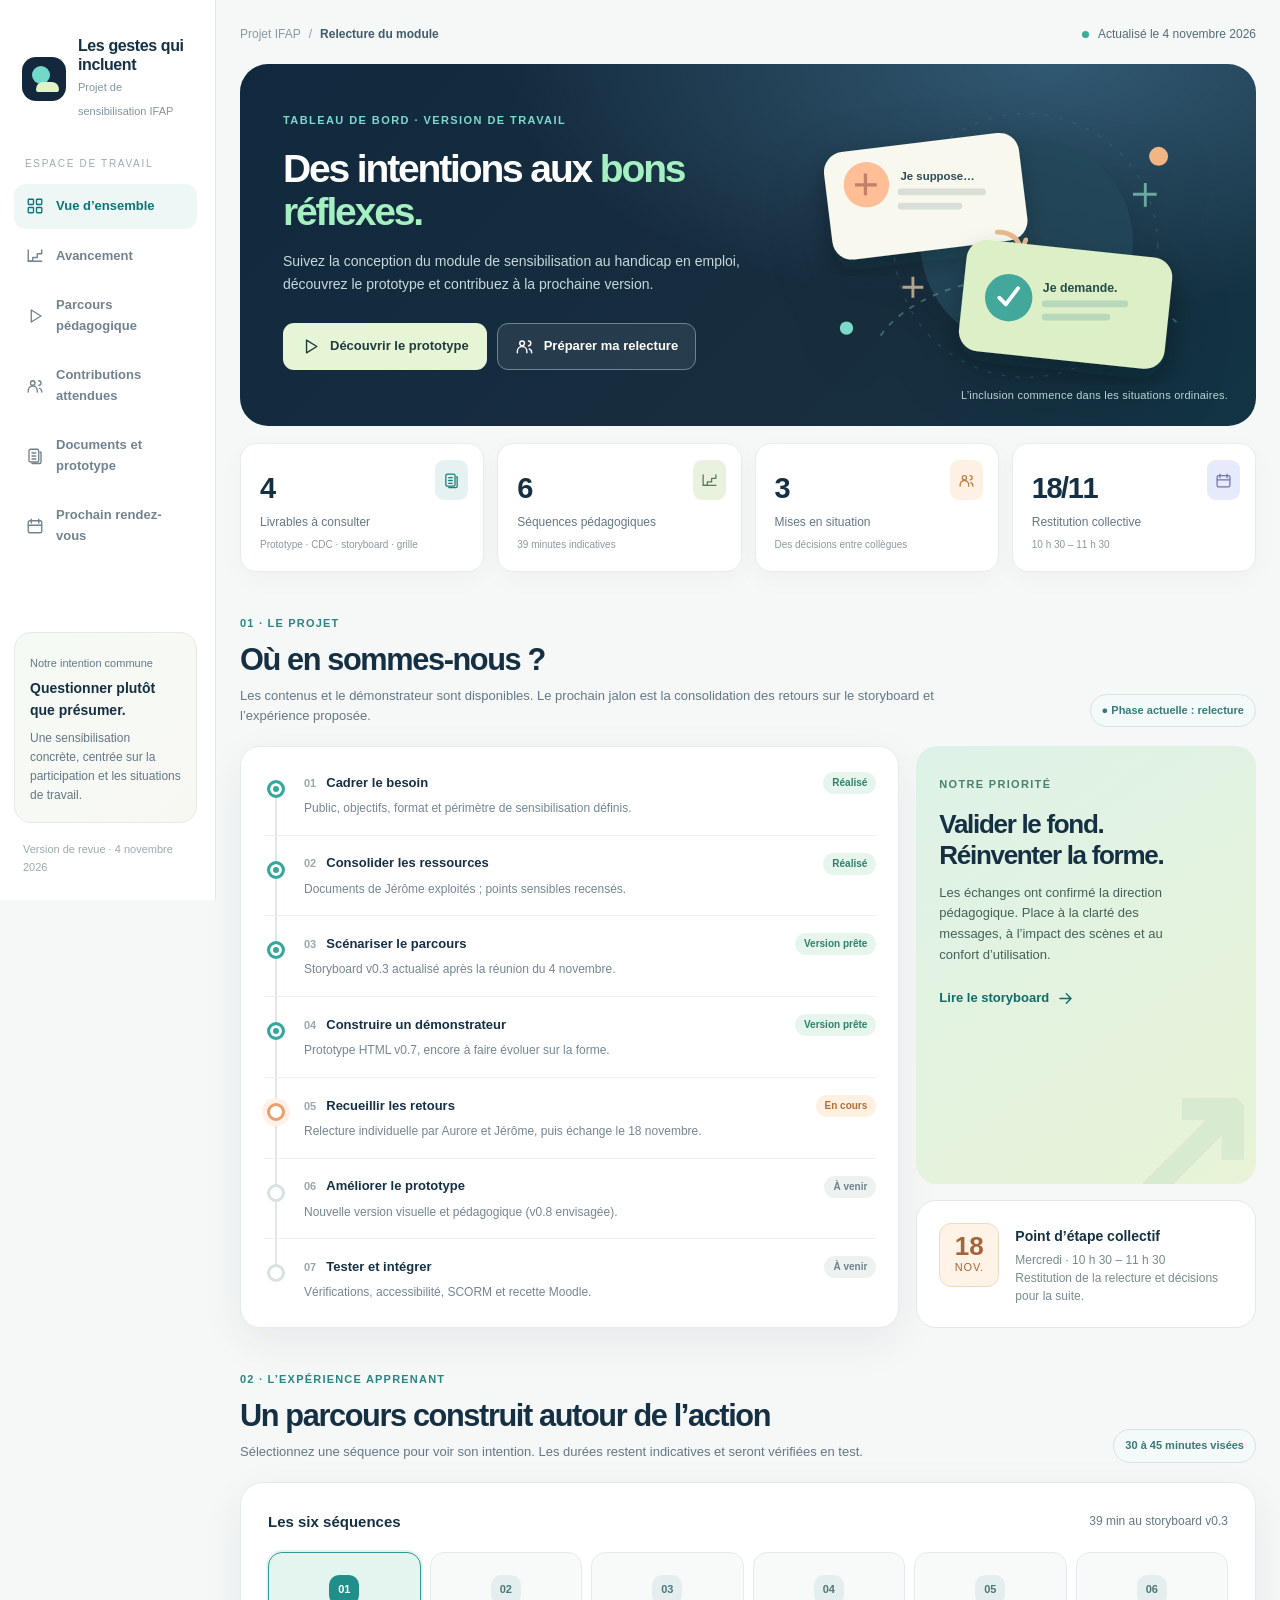
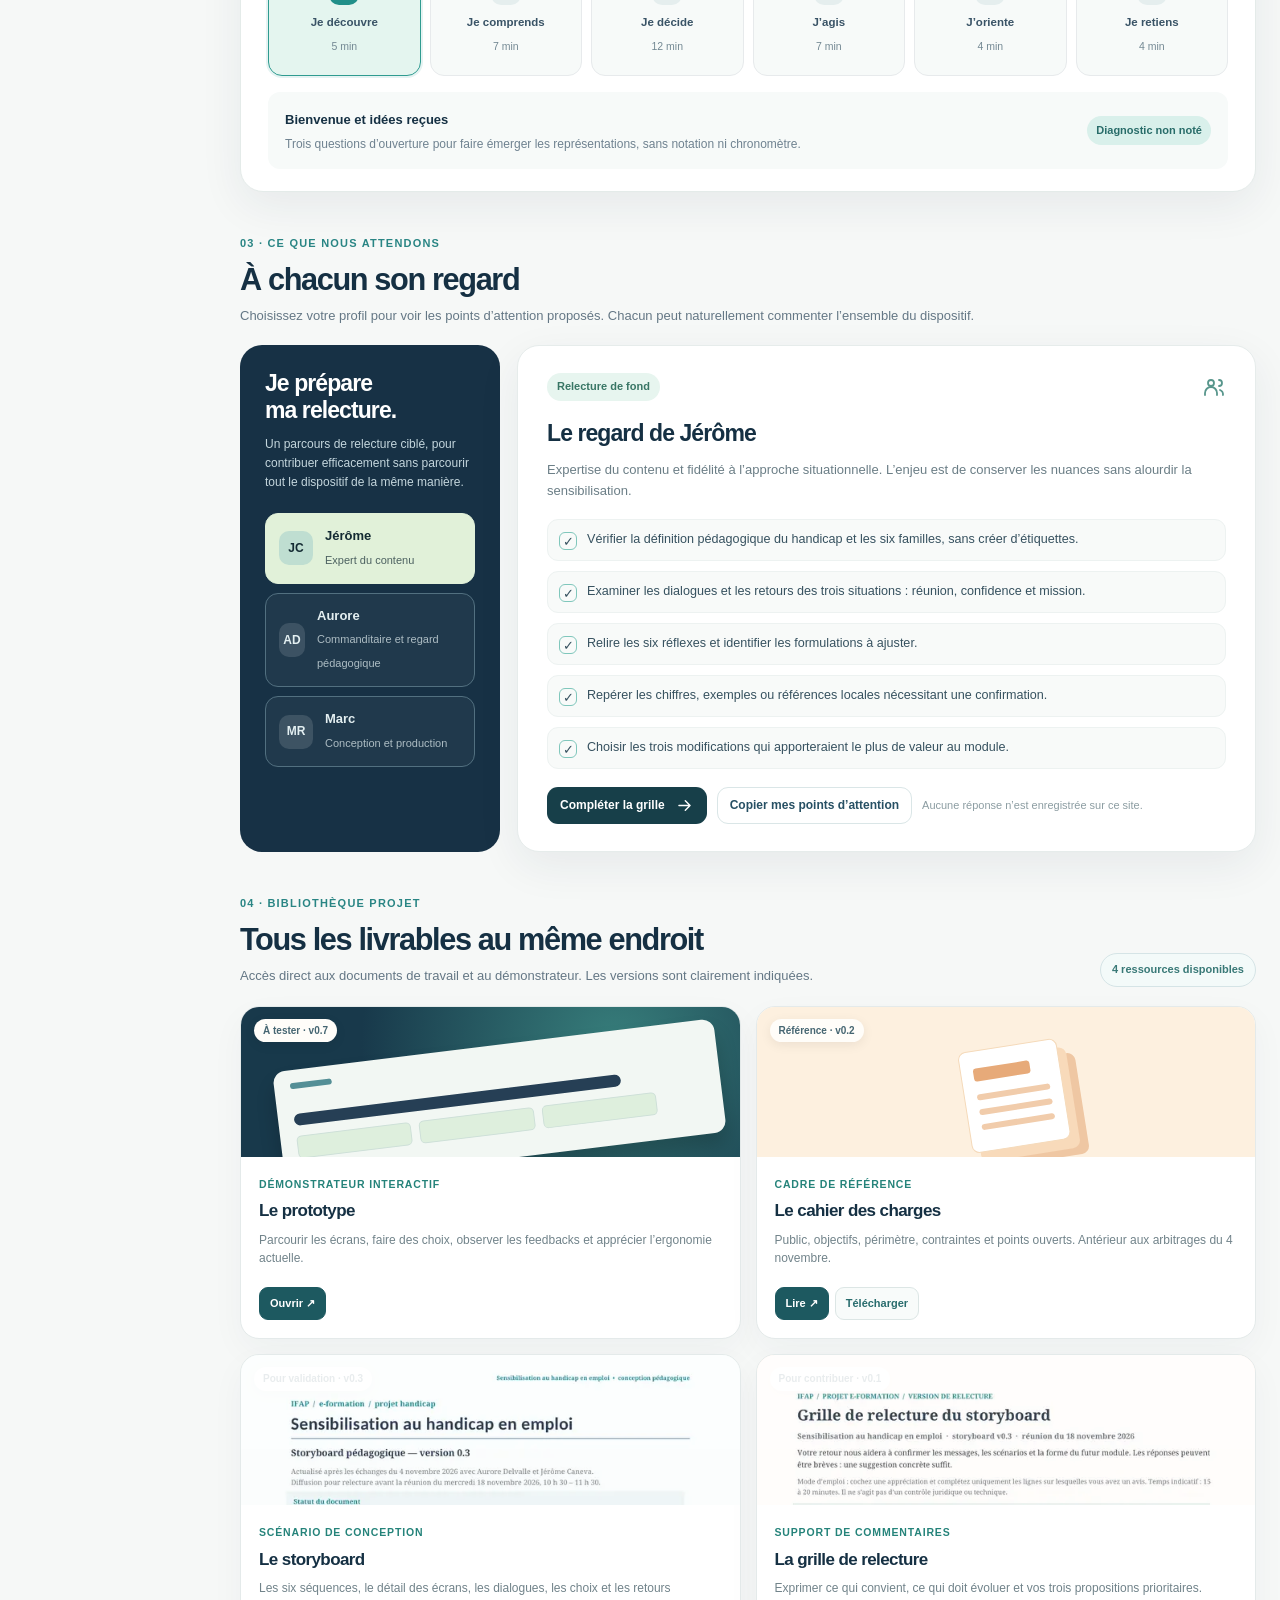
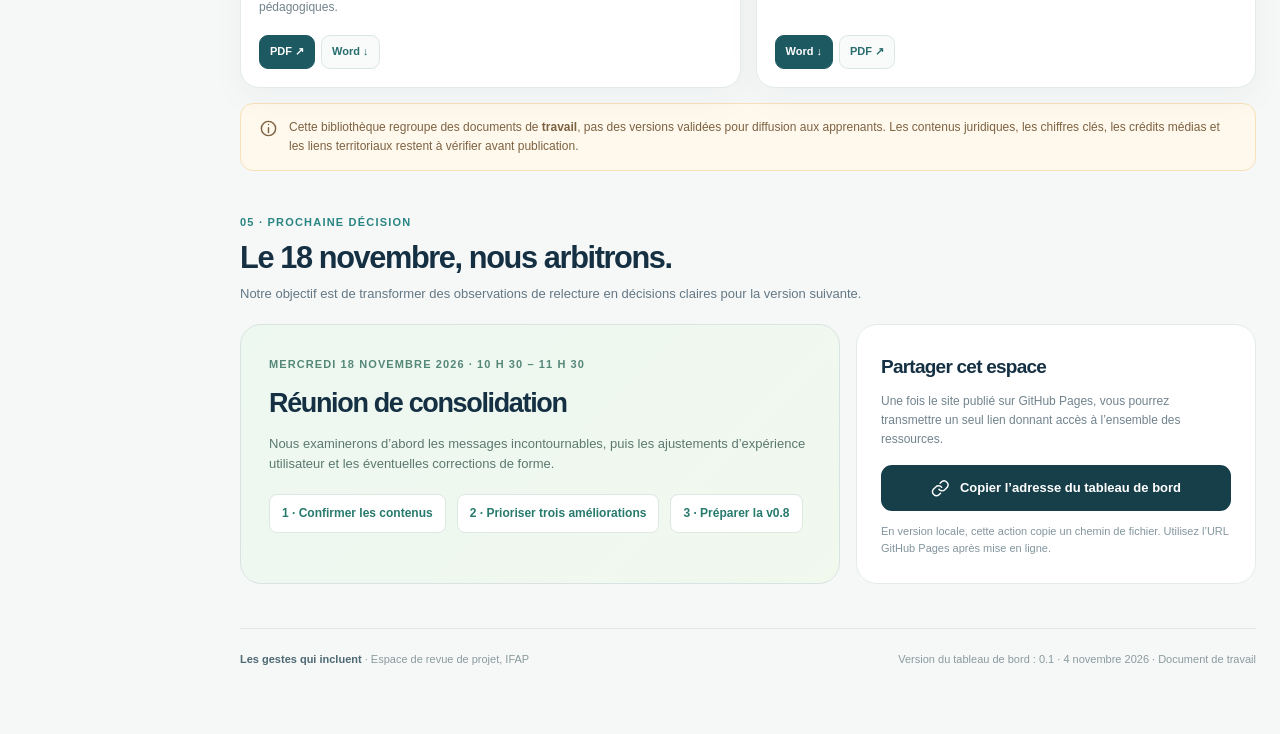
==== pilotage/index.html @ 0c1add09 "Ajouter le tableau de bord Handicap IFAP sous pilotage" ====
<!doctype html>
<html lang="fr">
<head>
<meta charset="utf-8"><meta name="viewport" content="width=device-width, initial-scale=1">
<meta name="color-scheme" content="light"><meta name="robots" content="noindex,nofollow,noarchive">
<meta name="description" content="Espace de travail du projet de sensibilisation au handicap en emploi : pilotage, jalons, ressources, relecture et prototype.">
<title>Tableau de bord du projet · Sensibilisation au handicap en emploi</title>
<link rel="icon" href="assets/favicon.svg" type="image/svg+xml">
<style>
:root{--ink:#153043;--sub:#647785;--muted:#8294a0;--navy:#13283c;--navy2:#213d52;--line:#e4e9eb;--bg:#f6f8f7;--paper:#fff;--teal:#178b8a;--lime:#e3f2cb;--warm:#f6ae82;--sand:#fff1e5;--blue:#d7ecf0;--green:#e2f4eb;--shadow:0 14px 44px rgba(22,48,65,.07);--radius:21px}
*{box-sizing:border-box}html{scroll-behavior:smooth}body{margin:0;background:var(--bg);color:var(--ink);font:15.2px/1.58 "Segoe UI Variable","Segoe UI",Arial,sans-serif}a{color:inherit;text-decoration:none}button{font:inherit;cursor:pointer}button:focus-visible,a:focus-visible{outline:3px solid #da8b47;outline-offset:4px;border-radius:6px}a:hover{text-decoration:none}.skip{position:absolute;top:-100px;left:25px;z-index:99;padding:10px 16px;background:#fff}.skip:focus{top:8px}.icon{width:19px;height:19px;display:inline-block;stroke:currentColor;stroke-width:1.8;stroke-linecap:round;stroke-linejoin:round;fill:none;vertical-align:-4px;flex:none}
.app{display:grid;grid-template-columns:258px minmax(0,1fr);max-width:1760px;margin:auto;min-height:100vh}.side{position:sticky;top:0;height:100vh;background:#fff;border-right:1px solid var(--line);padding:30px 18px 24px 22px;display:flex;flex-direction:column;z-index:2}.brand{display:flex;gap:12px;align-items:center;padding:6px 8px 28px}.brand-symbol{width:44px;height:44px;background:var(--navy);border-radius:14px;display:grid;place-items:center;position:relative;flex:none}.brand-symbol:before{content:"";position:absolute;width:18px;height:18px;border-radius:100%;background:#71d9ca;top:9px;left:10px}.brand-symbol:after{content:"";position:absolute;width:23px;height:10px;border-radius:15px 15px 6px 6px;background:#dff2c8;bottom:9px;right:7px}.brand strong{font-size:16px;display:block;line-height:1.2;letter-spacing:-.4px}.brand small{font-size:11px;color:var(--muted)}.sidelabel{font-size:10px;color:#9aabb2;letter-spacing:.17em;text-transform:uppercase;margin:6px 11px 12px}.nav a{display:flex;gap:12px;align-items:center;padding:12px 12px;margin-bottom:5px;border-radius:12px;font-size:13px;font-weight:600;color:#72828f;transition:background .18s,color .18s}.nav a:hover,.nav a.active{background:#edf7f5;color:#0a7678}.nav .icon{width:18px;height:18px}.side-end{margin-top:auto;border:1px solid #e5ebe6;border-radius:17px;padding:17px 15px;background:linear-gradient(135deg,#f5faf5,#f8f8f3)}.side-end small{font-size:11px;color:var(--sub)}.side-end b{font-size:14px;display:block;margin:3px 0 8px}.side-end p{font-size:12px;margin:0;color:var(--sub)}.side-note{margin:18px 9px 0;font-size:11px;color:#9ba9ad}
.main{min-width:0;padding:30px clamp(22px,3.5vw,58px) 70px}.topline{display:flex;align-items:center;justify-content:space-between;gap:14px;margin-bottom:20px}.breadcrumbs{display:flex;gap:8px;align-items:center;color:#8999a4;font-size:12px}.breadcrumbs strong{color:#3f5c6d;font-weight:600}.topline .update{color:#566b7a;font-size:12px;white-space:nowrap}.live-dot{width:7px;height:7px;display:inline-block;border-radius:50%;background:#34ae9e;margin-right:6px}.hero{min-height:332px;background:radial-gradient(ellipse at 80% 0,#315972 0,transparent 48%),linear-gradient(135deg,#11293e,#182e3e 65%,#113444);border-radius:28px;color:#fff;display:grid;grid-template-columns:1.02fr .98fr;overflow:hidden;position:relative}.hero-copy{padding:43px 12px 42px 43px;z-index:1}.eyebrow{font-size:11px;letter-spacing:.13em;text-transform:uppercase;font-weight:700;color:#7dd9cd}.hero h1{font-size:clamp(31px,3.5vw,51px);line-height:1.11;letter-spacing:-.055em;margin:16px 0;max-width:690px;font-weight:760}.hero h1 em{font-style:normal;color:#a5f0c0}.hero p{color:#c6d9dd;max-width:480px;font-size:14px;line-height:1.7;margin:0 0 26px}.hero-buttons{display:flex;flex-wrap:wrap;gap:10px}.btn{display:inline-flex;align-items:center;justify-content:center;gap:10px;font-weight:730;border:1px solid transparent;border-radius:11px;padding:12px 17px;font-size:13px;min-height:44px;transition:transform .15s,background .2s}.btn:hover{transform:translateY(-2px)}.btn.primary{background:#e5f5d5;color:#203c3c}.btn.primary:hover{background:#d8eec1}.btn.ghost{border-color:#6b8595;color:#fff;background:rgba(255,255,255,.07)}.btn.ghost:hover{background:rgba(255,255,255,.13)}.btn.dark{color:#fff;background:#173f49}.btn.outline{background:#fff;color:#275064;border-color:#dae6e7}.btn.small{min-height:37px;padding:8px 12px;font-size:12px}.hero-art{position:relative;min-height:280px;display:grid;place-items:center;padding:25px 28px 24px 5px}.hero-art svg{width:min(100%,480px);filter:drop-shadow(0 20px 28px rgba(0,0,0,.17))}.hero-art .art-caption{position:absolute;right:28px;bottom:22px;color:#b8d5d7;font-size:11px;letter-spacing:.02em}
.kpis{display:grid;grid-template-columns:repeat(4,1fr);gap:13px;margin-top:17px}.kpi{background:var(--paper);border:1px solid #e8eceb;padding:18px 19px;border-radius:16px;box-shadow:0 7px 27px rgba(14,47,61,.03);min-height:120px;position:relative;overflow:hidden}.kpi .k-icon{position:absolute;right:15px;top:16px;border-radius:9px;padding:8px;background:#e6f2f1;color:#19817a}.kpi .k-icon svg{width:17px;height:17px}.kpi b{display:block;font-size:29px;line-height:1.15;margin:10px 0 4px;letter-spacing:-.05em}.kpi small{font-size:12px;color:var(--sub)}.kpi .tiny{font-size:10px;color:#8a999c;display:block;margin-top:4px}.kpi:nth-child(2) .k-icon{background:#e8f2df;color:#557d51}.kpi:nth-child(3) .k-icon{background:#fff0e4;color:#c37c42}.kpi:nth-child(4) .k-icon{background:#e6eafa;color:#7275b3}
.section{scroll-margin-top:28px;margin-top:43px}.section-head{display:flex;align-items:flex-end;justify-content:space-between;gap:15px;margin-bottom:19px}.section-head .lead{max-width:740px}.overline{font-size:11px;font-weight:750;color:#298584;letter-spacing:.11em;text-transform:uppercase;margin:0 0 8px}.section h2{font-size:clamp(24px,2.4vw,32px);letter-spacing:-.045em;line-height:1.25;margin:0 0 7px;font-weight:750}.section-head p{font-size:13px;color:var(--sub);margin:0}.chip{display:inline-flex;align-items:center;gap:6px;border-radius:99px;border:1px solid #d5e4e6;background:#f3faf9;color:#397977;padding:7px 11px;white-space:nowrap;font-size:11px;font-weight:700}
.progress-wrap{display:grid;grid-template-columns:minmax(0,1.65fr) minmax(260px,.85fr);gap:17px}.timeline{background:#fff;border:1px solid #e6eceb;border-radius:20px;box-shadow:var(--shadow);padding:8px 22px 8px 23px}.phase{padding:17px 0 17px 40px;position:relative;border-bottom:1px solid #edf1f1}.phase:last-child{border-bottom:0}.phase:before{content:"";position:absolute;left:11px;top:0;bottom:0;width:2px;background:#dfe7e6}.phase:first-child:before{top:26px}.phase:last-child:before{bottom:calc(100% - 26px)}.phase:after{content:"";position:absolute;left:3px;top:25px;width:18px;height:18px;border:3px solid #d8e2e3;box-sizing:border-box;background:white;border-radius:100%;z-index:1}.phase.done:after{border-color:#36a89b;background:#36a89b;box-shadow:inset 0 0 0 3px #fff}.phase.active:after{background:#fff;border-color:#e7a16d;box-shadow:0 0 0 5px #fff1e8}.phase-heading{display:flex;justify-content:space-between;gap:8px;align-items:center}.phase-title{display:flex;gap:10px;align-items:baseline;font-size:13px;font-weight:750}.phase-title span{font-size:11px;color:#9aa8ae;font-weight:650}.phase p{font-size:12px;color:#748692;margin:5px 0 0}.status{font-size:10px;white-space:nowrap;border-radius:30px;padding:3px 9px;background:#edf2f1;color:#71818a;font-weight:700}.status.done{background:#e6f6ed;color:#30816a}.status.active{background:#fff0e2;color:#b56e35}.roadside{display:flex;flex-direction:column;gap:16px}.focus-card{border-radius:21px;background:linear-gradient(145deg,#ddf2e8,#e8f3d6);padding:25px 23px;flex:1;overflow:hidden;position:relative}.focus-card:after{content:"↗";position:absolute;right:-5px;bottom:-55px;font-size:180px;color:rgba(50,142,110,.08);line-height:1;font-weight:900}.focus-card .label{font-size:11px;text-transform:uppercase;letter-spacing:.12em;color:#4b8171;font-weight:750}.focus-card h3{font-size:26px;line-height:1.21;letter-spacing:-.05em;margin:14px 0 11px}.focus-card p{font-size:13px;color:#426157;max-width:255px;margin:0 0 20px}.focus-card a{display:inline-flex;gap:7px;font-size:13px;font-weight:750;color:#136b67;align-items:center}.date-card{border:1px solid #e6e6e4;border-radius:20px;background:#fff;padding:22px;display:flex;gap:16px}.date-box{width:60px;height:64px;display:flex;flex-direction:column;align-items:center;justify-content:center;border:1px solid #f5d7bd;background:#fff3e8;border-radius:12px;color:#a46639;flex:none}.date-box strong{font-size:26px;line-height:1}.date-box small{font-size:11px;letter-spacing:.07em;text-transform:uppercase}.date-card b{display:block;font-size:14px;margin-top:2px}.date-card p{margin:4px 0 0;color:#788b8f;font-size:12px;line-height:1.5}
.sequence-board{background:#fff;border:1px solid #e4ebe9;border-radius:23px;padding:27px 27px 22px;box-shadow:var(--shadow)}.seq-head{display:flex;align-items:center;justify-content:space-between;margin-bottom:19px;gap:15px}.seq-head h3{font-size:15px;margin:0}.seq-head span{font-size:12px;color:var(--sub)}.seq-track{display:grid;grid-template-columns:repeat(6,1fr);gap:9px}.seq-button{appearance:none;border:1px solid #e7eaec;border-radius:14px;padding:14px 8px 13px;background:#f7faf9;text-align:center;min-height:124px;color:#395366;position:relative;transition:.2s}.seq-button:hover{background:#eaf7f3;transform:translateY(-2px)}.seq-button[aria-pressed="true"]{background:#e4f5ef;border-color:#2f9b90;box-shadow:0 0 0 2px rgba(47,155,144,.12)}.seq-num{display:grid;place-items:center;margin:0 auto 10px;width:30px;height:30px;border-radius:10px;background:#e5eeee;font-size:11px;font-weight:800;color:#4d7778}.seq-button[aria-pressed="true"] .seq-num{color:#fff;background:#218f89}.seq-button b{display:block;font-size:11.5px;line-height:1.35}.seq-button small{display:block;font-size:10.5px;color:#738893;margin-top:7px}.seq-detail{margin-top:16px;background:#f7faf9;border-radius:12px;padding:15px 17px;display:flex;gap:16px;justify-content:space-between;align-items:center}.seq-detail b{font-size:13px}.seq-detail p{font-size:12px;color:#6f8290;margin:4px 0 0}.seq-detail .tag{white-space:nowrap;font-size:11px;color:#286c69;background:#d9f0eb;padding:6px 9px;border-radius:99px;font-weight:750}
.role-tools{display:grid;grid-template-columns:330px minmax(0,1fr);gap:17px}.role-chooser{background:#173145;border-radius:22px;padding:25px;color:#fff}.role-chooser h3{font-size:23px;line-height:1.15;letter-spacing:-.04em;margin:0 0 12px}.role-chooser p{font-size:12px;color:#c4d6dd;margin:0 0 21px}.role-buttons{display:grid;gap:9px}.role-button{width:100%;text-align:left;display:flex;align-items:center;gap:12px;border:1px solid #527080;color:#e3eff1;background:rgba(255,255,255,.04);padding:12px 13px;border-radius:13px;transition:.16s}.role-button[aria-pressed="true"],.role-button:hover{color:#132a32;background:#e1f1d9;border-color:#e1f1d9}.avatar{width:34px;height:34px;display:grid;place-items:center;background:rgba(255,255,255,.13);border-radius:10px;font-size:12px;font-weight:850}.role-button[aria-pressed="true"] .avatar,.role-button:hover .avatar{background:#bfded1}.role-button strong{font-size:13px;display:block}.role-button small{font-size:11px;opacity:.72}.role-content{border:1px solid #e6eceb;border-radius:22px;background:#fff;padding:27px 29px;min-height:350px;box-shadow:var(--shadow)}.role-content .role-top{display:flex;justify-content:space-between;gap:10px;align-items:center}.role-content .role-top span{background:#e7f5ef;color:#397665;font-size:11px;padding:5px 10px;border-radius:20px;font-weight:700}.role-content h3{font-size:23px;letter-spacing:-.04em;margin:14px 0 9px}.role-content .intro{font-size:13px;color:#6b7e86;margin:0 0 18px}.tasks{display:grid;gap:10px}.task{display:flex;align-items:flex-start;gap:10px;padding:10px 11px;background:#f8faf9;border:1px solid #edf2f1;border-radius:11px}.task-mark{width:18px;height:18px;border:1.5px solid #80c7bc;border-radius:6px;display:grid;place-items:center;flex:none;color:#22857f;margin-top:2px}.task span{font-size:12.6px;color:#36515f}.role-footer{display:flex;flex-wrap:wrap;align-items:center;gap:10px;margin-top:18px}.role-footnote{font-size:11px;color:#8c9da2}
.resources{display:grid;grid-template-columns:repeat(4,minmax(0,1fr));gap:15px}.res{border:1px solid #e4eaea;background:#fff;border-radius:19px;overflow:hidden;box-shadow:0 12px 34px rgba(29,54,67,.04);display:flex;flex-direction:column}.res-visual{height:142px;position:relative;overflow:hidden;display:grid;place-items:center;background:#e8f4ef}.res-visual img{width:100%;height:100%;object-fit:cover;object-position:center 15%;filter:drop-shadow(0 10px 10px #5b797533);opacity:.88}.res-visual.dark{background:radial-gradient(circle at 75% 25%,#377e7b,#18394b 65%)}.res-visual.amber{background:#fdf0df}.res-visual.blue{background:#e5f3f0}.res-visual.pink{background:#ffefe4}.res-visual .over-tag{position:absolute;left:13px;top:12px;background:#fffdf9;font-weight:800;font-size:10px;border-radius:20px;padding:4px 9px;color:#466672;box-shadow:0 3px 12px rgba(0,0,0,.07)}.proto-graphic{width:89%;height:114px;background:#f2f7f3;border-radius:12px;transform:rotate(-7deg) translate(7px,21px);padding:13px 16px;box-shadow:0 14px 20px #0003}.proto-graphic>span{display:inline-block;width:42px;height:6px;background:#548f96;border-radius:4px;margin-bottom:18px}.proto-graphic b{display:block;width:80%;height:12px;border-radius:6px;background:#263f55;margin-bottom:10px}.proto-graphic i{display:inline-block;height:23px;width:28%;border:1px solid #cee0d8;background:#deefdd;border-radius:5px;margin-right:8px}.doc-graphic{width:100px;height:102px;transform:rotate(-9deg) translate(6px,15px);background:#fff;border:1px solid #f5daba;box-shadow:8px 10px 0 #f8daba,16px 17px 0 #efc7a3;border-radius:8px;padding:17px 12px}.doc-graphic i{display:block;height:6px;background:#f1ccab;border-radius:3px;margin-bottom:9px}.doc-graphic i:first-child{width:57px;height:13px;background:#e7aa79;margin-bottom:13px}.res-body{padding:19px 18px 18px;display:flex;flex-direction:column;flex:1}.res-kicker{color:#25837a;font-size:10.5px;font-weight:800;letter-spacing:.08em;text-transform:uppercase}.res h3{font-size:17px;letter-spacing:-.035em;line-height:1.32;margin:8px 0}.res p{font-size:12px;color:#71838a;line-height:1.55;margin:0 0 19px}.res-actions{margin-top:auto;display:flex;gap:6px;flex-wrap:wrap}.res-actions a{padding:7px 10px;border:1px solid #dce6e5;border-radius:9px;background:#f8fbfa;color:#286c6d;font-size:11px;font-weight:740}.res-actions a:hover{background:#e7f3ef}.res-actions a.go{background:#1d5960;color:#fff;border-color:#1d5960}.note{margin-top:15px;display:flex;gap:11px;align-items:start;background:#fff8ec;border:1px solid #f6e1ba;border-radius:13px;padding:14px 18px;color:#7d6242;font-size:12px}.note .icon{margin-top:1px;flex:none}
.action-grid{display:grid;grid-template-columns:minmax(0,1.2fr) minmax(280px,.8fr);gap:16px}.meeting{border:1px solid #d8e4e1;border-radius:21px;background:linear-gradient(135deg,#edf8f1,#f1f8ee);padding:26px 28px;display:flex;flex-direction:column;gap:19px}.meeting small{font-size:11px;color:#558779;font-weight:750;text-transform:uppercase;letter-spacing:.1em}.meeting h3{font-size:27px;letter-spacing:-.05em;margin:7px 0 9px}.meeting p{font-size:13px;color:#5c7870;max-width:600px;margin:0}.meeting .mini{display:flex;gap:11px;flex-wrap:wrap}.meeting .mini span{font-size:12px;font-weight:690;color:#277a6d;background:#fff;border:1px solid #dbe9e2;padding:9px 12px;border-radius:8px}.share{border:1px solid #e5ebea;border-radius:21px;background:#fff;padding:27px 24px}.share h3{font-size:19px;letter-spacing:-.04em;margin:0 0 10px}.share p{font-size:12px;color:#71838e;margin:0 0 16px}.share .btn{width:100%}.share small{font-size:11px;color:#82959d;display:block;margin-top:12px;line-height:1.5}.footer{margin:44px 0 0;padding:22px 0 0;border-top:1px solid #e1e7e7;display:flex;flex-wrap:wrap;justify-content:space-between;gap:12px;color:#8a9a9e;font-size:11px}.footer strong{color:#4d6974}.toast{position:fixed;bottom:23px;right:23px;background:#18484a;color:#fff;padding:13px 20px;border-radius:12px;box-shadow:0 17px 60px #133d4d4d;opacity:0;pointer-events:none;transform:translateY(14px);transition:.3s;z-index:99;font-size:13px}.toast.show{opacity:1;transform:translateY(0)}
@media(max-width:1280px){.app{grid-template-columns:216px minmax(0,1fr)}.side{padding-left:14px}.main{padding:25px 24px 65px}.hero h1{font-size:39px}.resources{grid-template-columns:repeat(2,minmax(0,1fr))}.res-visual{height:150px}.role-tools{grid-template-columns:260px minmax(0,1fr)}}
@media(max-width:970px){.app{display:block}.side{height:auto;position:static;padding:12px 22px;display:flex;flex-direction:row;align-items:center;gap:18px}.brand{padding:0}.brand small,.sidelabel,.side-end,.side-note{display:none}.nav{display:flex;gap:3px;flex-wrap:wrap}.nav a{margin:0;padding:10px 9px}.nav a .icon{display:none}.main{padding:25px 22px}.hero{grid-template-columns:1fr 0.75fr}.hero-copy{padding:35px 8px 35px 30px}.hero h1{font-size:37px}.progress-wrap{grid-template-columns:1fr}.roadside{display:grid;grid-template-columns:1fr 1fr}.focus-card{padding:20px}.role-tools{grid-template-columns:1fr}.role-chooser{padding:20px}.role-buttons{grid-template-columns:repeat(3,1fr)}.role-button{padding:9px}.kpis{grid-template-columns:repeat(2,1fr)}}
@media(max-width:650px){body{font-size:14px}.side{display:block;padding:13px 15px}.brand{padding:3px 0 12px}.nav{display:flex;overflow-x:auto;white-space:nowrap;gap:5px}.nav a{font-size:11.5px;padding:8px}.main{padding:16px 14px 35px}.topline{margin-bottom:13px}.topline .update{display:none}.hero{display:block;border-radius:21px}.hero-copy{padding:27px 22px 8px}.hero h1{font-size:36px;letter-spacing:-.045em}.hero p{font-size:13px}.hero-art{min-height:0;padding:0 20px 24px}.hero-art svg{max-height:190px}.hero-art .art-caption{display:none}.btn{font-size:12px;padding:11px}.kpi{padding:15px;min-height:102px}.kpi b{font-size:25px}.section{margin-top:34px}.section-head{display:block}.section-head .chip{margin-top:10px}.timeline{padding:8px 15px}.phase{padding-left:34px}.phase-heading{align-items:start}.phase-title{font-size:12px}.phase p{font-size:11px}.roadside{grid-template-columns:1fr}.date-card{padding:18px}.sequence-board{padding:17px 12px}.seq-track{grid-template-columns:repeat(3,1fr)}.seq-button{min-height:108px;padding:10px 5px}.seq-detail{align-items:start;flex-direction:column;gap:8px}.role-buttons{grid-template-columns:1fr}.role-content{padding:22px 18px}.resources{grid-template-columns:1fr}.res-visual{height:150px}.action-grid{grid-template-columns:1fr}.footer{margin-top:30px}}
@media(prefers-reduced-motion:reduce){html{scroll-behavior:auto}.btn,.seq-button,.role-button,.toast{transition:none}}
</style>
</head>
<body>
<svg xmlns="http://www.w3.org/2000/svg" aria-hidden="true" width="0" height="0" style="position:absolute;overflow:hidden"><symbol id="i-grid" viewBox="0 0 24 24"><rect x="3" y="3" width="7" height="7" rx="1"/><rect x="14" y="3" width="7" height="7" rx="1"/><rect x="3" y="14" width="7" height="7" rx="1"/><rect x="14" y="14" width="7" height="7" rx="1"/></symbol><symbol id="i-steps" viewBox="0 0 24 24"><path d="M3 19h6v-5h6V9h6V4"/><path d="M3 4v15h18"/></symbol><symbol id="i-users" viewBox="0 0 24 24"><circle cx="9" cy="8" r="3"/><path d="M3 20v-2a6 6 0 0 1 12 0v2"/><path d="M17 5a3 3 0 0 1 0 6m1 4a5 5 0 0 1 3 5"/></symbol><symbol id="i-files" viewBox="0 0 24 24"><rect x="4" y="3" width="13" height="17" rx="2"/><path d="M8 8h5M8 12h5M8 16h5M19 7h1v13a2 2 0 0 1-2 2H8"/></symbol><symbol id="i-calendar" viewBox="0 0 24 24"><rect x="3" y="5" width="18" height="16" rx="2"/><path d="M7 3v5M17 3v5M3 11h18"/></symbol><symbol id="i-arrow" viewBox="0 0 24 24"><path d="M5 12h14m-6-6 6 6-6 6"/></symbol><symbol id="i-link" viewBox="0 0 24 24"><path d="M10 13a5 5 0 0 0 7.5.5l3-3a5 5 0 0 0-7-7l-2 2m2 5a5 5 0 0 0-7.5-.5l-3 3a5 5 0 0 0 7 7l2-2"/></symbol><symbol id="i-check" viewBox="0 0 24 24"><path d="m5 12 5 5L20 7"/></symbol><symbol id="i-play" viewBox="0 0 24 24"><path d="M7 4v16l13-8z"/></symbol><symbol id="i-info" viewBox="0 0 24 24"><circle cx="12" cy="12" r="9"/><path d="M12 11v6M12 7h.01"/></symbol></svg>
<a href="#contenu" class="skip">Aller au contenu principal</a>
<div class="app">
<aside class="side" aria-label="Navigation du projet">
 <div class="brand"><div class="brand-symbol" aria-hidden="true"></div><div><strong>Les gestes qui incluent</strong><small>Projet de sensibilisation IFAP</small></div></div>
 <p class="sidelabel">Espace de travail</p>
 <nav class="nav" aria-label="Sections du tableau de bord">
  <a class="active" href="#accueil"><svg class="icon"><use href="#i-grid"/></svg> Vue d’ensemble</a>
  <a href="#phases"><svg class="icon"><use href="#i-steps"/></svg> Avancement</a>
  <a href="#parcours"><svg class="icon"><use href="#i-play"/></svg> Parcours pédagogique</a>
  <a href="#roles"><svg class="icon"><use href="#i-users"/></svg> Contributions attendues</a>
  <a href="#ressources"><svg class="icon"><use href="#i-files"/></svg> Documents et prototype</a>
  <a href="#prochain"><svg class="icon"><use href="#i-calendar"/></svg> Prochain rendez-vous</a>
 </nav>
 <div class="side-end"><small>Notre intention commune</small><b>Questionner plutôt que présumer.</b><p>Une sensibilisation concrète, centrée sur la participation et les situations de travail.</p></div>
 <div class="side-note">Version de revue · 4 novembre 2026</div>
</aside>
<main class="main" id="contenu">
 <div class="topline"><div class="breadcrumbs">Projet IFAP <span aria-hidden="true">/</span> <strong>Relecture du module</strong></div><div class="update"><span class="live-dot"></span> Actualisé le 4 novembre 2026</div></div>
 <section class="hero" id="accueil" aria-labelledby="hero-title">
 <div class="hero-copy"><span class="eyebrow">Tableau de bord · version de travail</span><h1 id="hero-title">Des intentions aux <em>bons réflexes.</em></h1><p>Suivez la conception du module de sensibilisation au handicap en emploi, découvrez le prototype et contribuez à la prochaine version.</p><div class="hero-buttons"><a class="btn primary" href="prototype/index.html" target="_blank" rel="noopener"><svg class="icon"><use href="#i-play"/></svg> Découvrir le prototype</a><a class="btn ghost" href="#roles"><svg class="icon"><use href="#i-users"/></svg> Préparer ma relecture</a></div></div>
 <div class="hero-art" aria-hidden="true"><svg viewBox="0 0 490 330" xmlns="http://www.w3.org/2000/svg"><defs><linearGradient id="oval" x1="0" y1="0" x2="1" y2="1"><stop stop-color="#94e5d1"/><stop offset="1" stop-color="#f3e9c8"/></linearGradient><filter id="shadow"><feDropShadow dx="0" dy="11" stdDeviation="12" flood-color="#001a25" flood-opacity=".26"/></filter></defs><circle cx="277" cy="165" r="139" fill="none" stroke="#4e7e84" stroke-opacity=".3" stroke-width="1.5" stroke-dasharray="4 11"/><circle cx="278" cy="162" r="112" fill="#24495b" opacity=".8"/><path d="M124 260c48-70 227-93 312-14" stroke="#87d4c7" stroke-opacity=".35" fill="none" stroke-width="2" stroke-dasharray="6 8"/><g filter="url(#shadow)"><rect x="68" y="56" rx="21" width="207" height="114" fill="#f8f8ee" transform="rotate(-7 172 113)"/><circle cx="109" cy="101" r="24" fill="#ffbe96"/><path d="M97 101h23m-12-12v23" stroke="#9a5849" stroke-width="3.5" opacity=".6"/><text x="145" y="96" fill="#2b4b56" font-size="12" font-family="Arial" font-weight="bold">Je suppose…</text><rect x="142" y="105" width="93" height="7" rx="3.5" fill="#d9dfd8"/><rect x="142" y="120" width="68" height="7" rx="3.5" fill="#d9dfd8"/></g><path d="M247 151q22 0 25 20" stroke="#e7b98e" stroke-width="5" fill="none" stroke-linecap="round"/><path d="m263 164 9 8 5-13" stroke="#e7b98e" stroke-width="5" fill="none" stroke-linecap="round" stroke-linejoin="round"/><g filter="url(#shadow)"><rect x="210" y="168" rx="21" width="218" height="118" fill="#dcefc7" transform="rotate(6 319 227)"/><circle cx="259" cy="220" r="25" fill="#43a89b"/><path d="m249 220 7 7 13-17" stroke="#fff" stroke-width="4" fill="none" stroke-linecap="round" stroke-linejoin="round"/><text x="295" y="214" fill="#244c48" font-size="13" font-family="Arial" font-weight="bold">Je demande.</text><rect x="294" y="223" width="91" height="7" rx="3.5" fill="#b8d8bb"/><rect x="294" y="237" width="72" height="7" rx="3.5" fill="#b8d8bb"/></g><circle cx="417" cy="71" r="10" fill="#f2b584"/><circle cx="88" cy="252" r="7" fill="#7cdac7"/><path d="M390 111h25m-12-12v25" stroke="#8dd5c4" stroke-width="3" opacity=".7"/><path d="M147 209h22m-11-11v22" stroke="#f6d6ac" stroke-width="3" opacity=".7"/></svg><span class="art-caption">L’inclusion commence dans les situations ordinaires.</span></div>
 </section>
 <div class="kpis" aria-label="Indicateurs du projet">
  <div class="kpi"><span class="k-icon"><svg class="icon"><use href="#i-files"/></svg></span><b>4</b><small>Livrables à consulter</small><span class="tiny">Prototype · CDC · storyboard · grille</span></div>
  <div class="kpi"><span class="k-icon"><svg class="icon"><use href="#i-steps"/></svg></span><b>6</b><small>Séquences pédagogiques</small><span class="tiny">39 minutes indicatives</span></div>
  <div class="kpi"><span class="k-icon"><svg class="icon"><use href="#i-users"/></svg></span><b>3</b><small>Mises en situation</small><span class="tiny">Des décisions entre collègues</span></div>
  <div class="kpi"><span class="k-icon"><svg class="icon"><use href="#i-calendar"/></svg></span><b>18/11</b><small>Restitution collective</small><span class="tiny">10 h 30 – 11 h 30</span></div>
 </div>
 <section class="section" id="phases" aria-labelledby="phases-title">
  <div class="section-head"><div class="lead"><div class="overline">01 · Le projet</div><h2 id="phases-title">Où en sommes-nous ?</h2><p>Les contenus et le démonstrateur sont disponibles. Le prochain jalon est la consolidation des retours sur le storyboard et l’expérience proposée.</p></div><span class="chip">● Phase actuelle : relecture</span></div>
  <div class="progress-wrap"><div class="timeline" role="list" aria-label="Étapes du projet">
   <div class="phase done" role="listitem"><div class="phase-heading"><div class="phase-title"><span>01</span> Cadrer le besoin</div><span class="status done">Réalisé</span></div><p>Public, objectifs, format et périmètre de sensibilisation définis.</p></div>
   <div class="phase done" role="listitem"><div class="phase-heading"><div class="phase-title"><span>02</span> Consolider les ressources</div><span class="status done">Réalisé</span></div><p>Documents de Jérôme exploités ; points sensibles recensés.</p></div>
   <div class="phase done" role="listitem"><div class="phase-heading"><div class="phase-title"><span>03</span> Scénariser le parcours</div><span class="status done">Version prête</span></div><p>Storyboard v0.3 actualisé après la réunion du 4 novembre.</p></div>
   <div class="phase done" role="listitem"><div class="phase-heading"><div class="phase-title"><span>04</span> Construire un démonstrateur</div><span class="status done">Version prête</span></div><p>Prototype HTML v0.7, encore à faire évoluer sur la forme.</p></div>
   <div class="phase active" role="listitem"><div class="phase-heading"><div class="phase-title"><span>05</span> Recueillir les retours</div><span class="status active">En cours</span></div><p>Relecture individuelle par Aurore et Jérôme, puis échange le 18 novembre.</p></div>
   <div class="phase" role="listitem"><div class="phase-heading"><div class="phase-title"><span>06</span> Améliorer le prototype</div><span class="status">À venir</span></div><p>Nouvelle version visuelle et pédagogique (v0.8 envisagée).</p></div>
   <div class="phase" role="listitem"><div class="phase-heading"><div class="phase-title"><span>07</span> Tester et intégrer</div><span class="status">À venir</span></div><p>Vérifications, accessibilité, SCORM et recette Moodle.</p></div>
  </div><div class="roadside">
   <div class="focus-card"><span class="label">Notre priorité</span><h3>Valider le fond.<br>Réinventer la forme.</h3><p>Les échanges ont confirmé la direction pédagogique. Place à la clarté des messages, à l’impact des scènes et au confort d’utilisation.</p><a href="documents/storyboard-v0.3.pdf" target="_blank" rel="noopener">Lire le storyboard <svg class="icon"><use href="#i-arrow"/></svg></a></div>
   <div class="date-card"><div class="date-box"><strong>18</strong><small>nov.</small></div><div><b>Point d’étape collectif</b><p>Mercredi · 10 h 30 – 11 h 30<br>Restitution de la relecture et décisions pour la suite.</p></div></div>
  </div></div>
 </section>
 <section class="section" id="parcours" aria-labelledby="parcours-title"><div class="section-head"><div class="lead"><div class="overline">02 · L’expérience apprenant</div><h2 id="parcours-title">Un parcours construit autour de l’action</h2><p>Sélectionnez une séquence pour voir son intention. Les durées restent indicatives et seront vérifiées en test.</p></div><span class="chip">30 à 45 minutes visées</span></div>
  <div class="sequence-board"><div class="seq-head"><h3>Les six séquences</h3><span>39 min au storyboard v0.3</span></div>
   <div class="seq-track" role="group" aria-label="Choisir une séquence">
    <button class="seq-button" aria-pressed="true" data-seq="0"><span class="seq-num">01</span><b>Je découvre</b><small>5 min</small></button><button class="seq-button" aria-pressed="false" data-seq="1"><span class="seq-num">02</span><b>Je comprends</b><small>7 min</small></button><button class="seq-button" aria-pressed="false" data-seq="2"><span class="seq-num">03</span><b>Je décide</b><small>12 min</small></button><button class="seq-button" aria-pressed="false" data-seq="3"><span class="seq-num">04</span><b>J’agis</b><small>7 min</small></button><button class="seq-button" aria-pressed="false" data-seq="4"><span class="seq-num">05</span><b>J’oriente</b><small>4 min</small></button><button class="seq-button" aria-pressed="false" data-seq="5"><span class="seq-num">06</span><b>Je retiens</b><small>4 min</small></button>
   </div><div class="seq-detail" aria-live="polite"><div><b id="seq-title">Bienvenue et idées reçues</b><p id="seq-copy">Trois questions d’ouverture pour faire émerger les représentations, sans notation ni chronomètre.</p></div><span class="tag" id="seq-tag">Diagnostic non noté</span></div>
  </div>
 </section>
 <section class="section" id="roles" aria-labelledby="roles-title"><div class="section-head"><div class="lead"><div class="overline">03 · Ce que nous attendons</div><h2 id="roles-title">À chacun son regard</h2><p>Choisissez votre profil pour voir les points d’attention proposés. Chacun peut naturellement commenter l’ensemble du dispositif.</p></div></div>
  <div class="role-tools"><div class="role-chooser"><h3>Je prépare<br>ma relecture.</h3><p>Un parcours de relecture ciblé, pour contribuer efficacement sans parcourir tout le dispositif de la même manière.</p><div class="role-buttons" role="group" aria-label="Choisir un profil">
   <button class="role-button" data-role="jerome" aria-pressed="true"><span class="avatar">JC</span><span><strong>Jérôme</strong><small>Expert du contenu</small></span></button><button class="role-button" data-role="aurore" aria-pressed="false"><span class="avatar">AD</span><span><strong>Aurore</strong><small>Commanditaire et regard pédagogique</small></span></button><button class="role-button" data-role="marc" aria-pressed="false"><span class="avatar">MR</span><span><strong>Marc</strong><small>Conception et production</small></span></button>
  </div></div><div class="role-content" aria-live="polite"><div class="role-top"><span id="role-chip">Retour attendu pour le 18 novembre</span><svg class="icon" style="color:#58968c;width:24px;height:24px"><use href="#i-users"/></svg></div><h3 id="role-title">Le regard de Jérôme</h3><p id="role-intro" class="intro">Vérifier la justesse des contenus et le respect des personnes dans les situations.</p><div id="role-tasks" class="tasks"></div><div class="role-footer"><a id="role-doc" href="documents/grille-v0.1.docx" class="btn dark small">Compléter la grille <svg class="icon"><use href="#i-arrow"/></svg></a><button type="button" id="copy-review" class="btn outline small">Copier mes points d’attention</button><span class="role-footnote">Aucune réponse n’est enregistrée sur ce site.</span></div></div></div>
 </section>
 <section class="section" id="ressources" aria-labelledby="resources-title"><div class="section-head"><div class="lead"><div class="overline">04 · Bibliothèque projet</div><h2 id="resources-title">Tous les livrables au même endroit</h2><p>Accès direct aux documents de travail et au démonstrateur. Les versions sont clairement indiquées.</p></div><span class="chip">4 ressources disponibles</span></div>
  <div class="resources">
   <article class="res"><div class="res-visual dark"><span class="over-tag">À tester · v0.7</span><div class="proto-graphic" aria-hidden="true"><span></span><b></b><i></i><i></i><i></i></div></div><div class="res-body"><div class="res-kicker">Démonstrateur interactif</div><h3>Le prototype</h3><p>Parcourir les écrans, faire des choix, observer les feedbacks et apprécier l’ergonomie actuelle.</p><div class="res-actions"><a class="go" href="prototype/index.html" target="_blank" rel="noopener">Ouvrir ↗</a></div></div></article>
   <article class="res"><div class="res-visual amber"><span class="over-tag">Référence · v0.2</span><div class="doc-graphic" aria-hidden="true"><i></i><i></i><i></i><i></i></div></div><div class="res-body"><div class="res-kicker">Cadre de référence</div><h3>Le cahier des charges</h3><p>Public, objectifs, périmètre, contraintes et points ouverts. Antérieur aux arbitrages du 4 novembre.</p><div class="res-actions"><a class="go" href="cahier-des-charges.html" target="_blank" rel="noopener">Lire ↗</a><a href="documents/cahier-des-charges-v0.2.md" download>Télécharger</a></div></div></article>
   <article class="res"><div class="res-visual blue"><span class="over-tag">Pour validation · v0.3</span><img src="assets/storyboard.webp" alt="Aperçu de la page de couverture du storyboard pédagogique" loading="lazy"></div><div class="res-body"><div class="res-kicker">Scénario de conception</div><h3>Le storyboard</h3><p>Les six séquences, le détail des écrans, les dialogues, les choix et les retours pédagogiques.</p><div class="res-actions"><a class="go" href="documents/storyboard-v0.3.pdf" target="_blank" rel="noopener">PDF ↗</a><a href="documents/storyboard-v0.3.docx" download>Word ↓</a></div></div></article>
   <article class="res"><div class="res-visual pink"><span class="over-tag">Pour contribuer · v0.1</span><img src="assets/grille.webp" alt="Aperçu de la grille de relecture de deux pages" loading="lazy"></div><div class="res-body"><div class="res-kicker">Support de commentaires</div><h3>La grille de relecture</h3><p>Exprimer ce qui convient, ce qui doit évoluer et vos trois propositions prioritaires.</p><div class="res-actions"><a class="go" href="documents/grille-v0.1.docx" download>Word ↓</a><a href="documents/grille-v0.1.pdf" target="_blank" rel="noopener">PDF ↗</a></div></div></article>
  </div>
  <div class="note"><svg class="icon"><use href="#i-info"/></svg><span>Cette bibliothèque regroupe des documents de <strong>travail</strong>, pas des versions validées pour diffusion aux apprenants. Les contenus juridiques, les chiffres clés, les crédits médias et les liens territoriaux restent à vérifier avant publication.</span></div>
 </section>
 <section class="section" id="prochain" aria-labelledby="prochain-title"><div class="section-head"><div class="lead"><div class="overline">05 · Prochaine décision</div><h2 id="prochain-title">Le 18 novembre, nous arbitrons.</h2><p>Notre objectif est de transformer des observations de relecture en décisions claires pour la version suivante.</p></div></div>
  <div class="action-grid"><div class="meeting"><div><small>Mercredi 18 novembre 2026 · 10 h 30 – 11 h 30</small><h3>Réunion de consolidation</h3><p>Nous examinerons d’abord les messages incontournables, puis les ajustements d’expérience utilisateur et les éventuelles corrections de forme.</p></div><div class="mini"><span>1 · Confirmer les contenus</span><span>2 · Prioriser trois améliorations</span><span>3 · Préparer la v0.8</span></div></div><div class="share"><h3>Partager cet espace</h3><p>Une fois le site publié sur GitHub Pages, vous pourrez transmettre un seul lien donnant accès à l’ensemble des ressources.</p><button class="btn dark" type="button" id="copy-url"><svg class="icon"><use href="#i-link"/></svg> Copier l’adresse du tableau de bord</button><small>En version locale, cette action copie un chemin de fichier. Utilisez l’URL GitHub Pages après mise en ligne.</small></div></div>
 </section>
 <footer class="footer"><span><strong>Les gestes qui incluent</strong> · Espace de revue de projet, IFAP</span><span>Version du tableau de bord : 0.1 · 4 novembre 2026 · Document de travail</span></footer>
</main></div><div class="toast" id="toast" role="status" aria-live="polite"></div>
<script>
const sequences=[
 {title:'Bienvenue et idées reçues',copy:'Trois questions d’ouverture pour faire émerger les représentations, sans notation ni chronomètre.',tag:'Diagnostic non noté'},
 {title:'Comprendre une situation de handicap',copy:'Découvrir la définition pédagogique, l’approche situationnelle et les six grandes familles, sans étiqueter les personnes.',tag:'Approche situationnelle'},
 {title:'Faire des choix entre collègues',copy:'Trois scènes interactives — réunion, confidence, mission — avec décisions, conséquences et feedbacks. Le cœur de la sensibilisation.',tag:'3 mises en situation'},
 {title:'Agir sur les obstacles',copy:'Explorer des pistes concrètes liées aux supports, à l’organisation et à la participation au travail.',tag:'Mise en pratique'},
 {title:'Dialoguer et savoir orienter',copy:'Questionner plutôt que présumer, respecter la confidentialité et identifier des relais pertinents sans détailler toutes les aides.',tag:'Posture et ressources'},
 {title:'Évaluer, mémoriser et transférer',copy:'Cinq décisions finales, puis un mémo de six réflexes pour revenir à l’essentiel. Règles d’attestation à arbitrer.',tag:'Évaluation + mémo'}
];
const roles={
 jerome:{title:'Le regard de Jérôme',intro:'Expertise du contenu et fidélité à l’approche situationnelle. L’enjeu est de conserver les nuances sans alourdir la sensibilisation.',items:['Vérifier la définition pédagogique du handicap et les six familles, sans créer d’étiquettes.','Examiner les dialogues et les retours des trois situations : réunion, confidence et mission.','Relire les six réflexes et identifier les formulations à ajuster.','Repérer les chiffres, exemples ou références locales nécessitant une confirmation.','Choisir les trois modifications qui apporteraient le plus de valeur au module.'],chip:'Relecture de fond'},
 aurore:{title:'Le regard d’Aurore',intro:'Vérifier la cohérence avec l’intention de commande et la qualité de l’expérience proposée aux agents publics.',items:['Confirmer les objectifs et l’équilibre entre connaissances, situations et mise en pratique.','Apprécier le ton, la clarté des consignes et le caractère engageant des écrans.','Évaluer la crédibilité des personnages, la diversité représentée et les risques de stéréotypes.','Vérifier si les 39 minutes prévues semblent réalistes et si l’évaluation correspond aux objectifs.','Prioriser trois améliorations de forme, d’ergonomie ou de médiatisation.'],chip:'Relecture pédagogique et expérience'},
 marc:{title:'Le plan de travail de Marc',intro:'Rassembler les contributions, traduire les arbitrages en décisions de conception, puis préparer la version suivante.',items:['Consolider les remarques reçues dans une matrice de décisions traçable.','Hiérarchiser les corrections de fond avant les améliorations esthétiques.','Faire évoluer le prototype v0.7 sans perdre les fonctionnalités existantes.','Vérifier les liens, les médias, les sources et les exigences d’accessibilité.','Préparer les tests utilisateurs et la future recette d’intégration Moodle.'],chip:'Conception et consolidation'}
};
function el(id){return document.getElementById(id)}
function toast(msg){const n=el('toast');n.textContent=msg;n.classList.add('show');clearTimeout(window._toastTimeout);window._toastTimeout=setTimeout(()=>n.classList.remove('show'),2600)}
function selectSeq(idx){const d=sequences[idx];document.querySelectorAll('.seq-button').forEach(b=>b.setAttribute('aria-pressed',String(Number(b.dataset.seq)===idx)));el('seq-title').textContent=d.title;el('seq-copy').textContent=d.copy;el('seq-tag').textContent=d.tag}
document.querySelectorAll('.seq-button').forEach(b=>b.addEventListener('click',()=>selectSeq(Number(b.dataset.seq))));
let currentRole='jerome';
function selectRole(key){currentRole=key;const d=roles[key];document.querySelectorAll('.role-button').forEach(b=>b.setAttribute('aria-pressed',String(b.dataset.role===key)));el('role-title').textContent=d.title;el('role-intro').textContent=d.intro;el('role-chip').textContent=d.chip;const container=el('role-tasks');container.replaceChildren();d.items.forEach(t=>{const wrapper=document.createElement('div');wrapper.className='task';const ico=document.createElement('span');ico.className='task-mark';ico.setAttribute('aria-hidden','true');ico.textContent='✓';const txt=document.createElement('span');txt.textContent=t;wrapper.append(ico,txt);container.append(wrapper)})}
document.querySelectorAll('.role-button').forEach(b=>b.addEventListener('click',()=>selectRole(b.dataset.role)));selectRole('jerome');
async function copy(text,success){try{await navigator.clipboard.writeText(text);toast(success)}catch(e){const t=document.createElement('textarea');t.value=text;t.style.position='fixed';t.style.opacity='0';document.body.appendChild(t);t.select();try{document.execCommand('copy');toast(success)}catch(_){toast('Copie non disponible ici.')}t.remove()}}
el('copy-url').addEventListener('click',()=>copy(location.href,'Adresse copiée.'));
el('copy-review').addEventListener('click',()=>copy(`${roles[currentRole].title}\n${roles[currentRole].items.map((t,i)=>`${i+1}. ${t}`).join('\n')}\n\nMes 3 priorités :\n1. \n2. \n3. `,'Points de relecture copiés.'));
const sections=['accueil','phases','parcours','roles','ressources','prochain'];const nav=[...document.querySelectorAll('.nav a')];if('IntersectionObserver' in window){const observer=new IntersectionObserver(entries=>{const visible=entries.filter(e=>e.isIntersecting).sort((a,b)=>b.intersectionRatio-a.intersectionRatio)[0];if(visible){nav.forEach(n=>n.classList.toggle('active',n.getAttribute('href')==='#'+visible.target.id))}},{rootMargin:'-15% 0px -70% 0px',threshold:0});sections.forEach(id=>observer.observe(el(id)))}
</script>
</body></html>
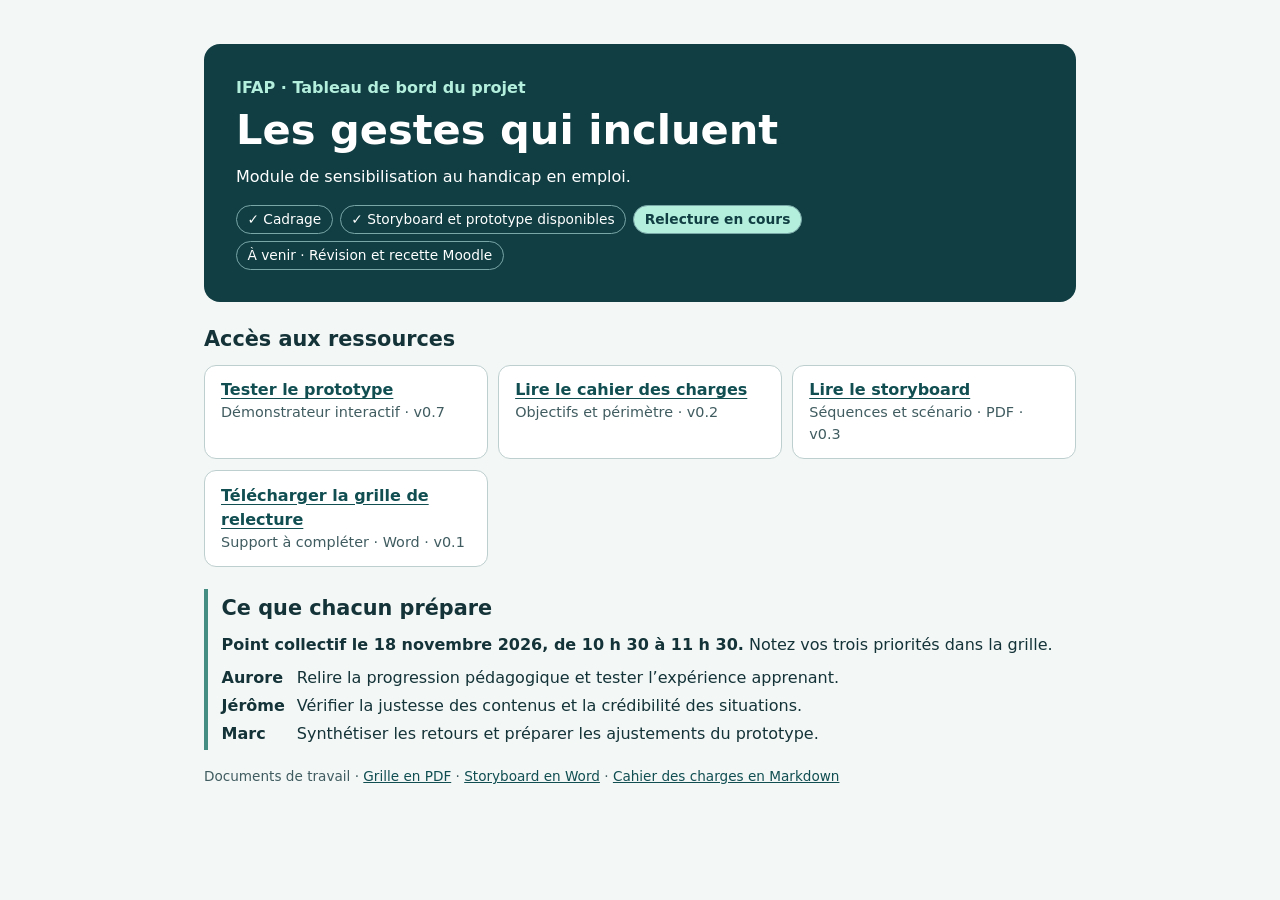
==== commit 0c7e8dfb: "Alléger le tableau de bord de relecture Handicap IFAP" ====
--- a/pilotage/index.html
+++ b/pilotage/index.html
@@ -1,124 +1,44 @@
 <!doctype html>
 <html lang="fr">
 <head>
-<meta charset="utf-8"><meta name="viewport" content="width=device-width, initial-scale=1">
-<meta name="color-scheme" content="light"><meta name="robots" content="noindex,nofollow,noarchive">
-<meta name="description" content="Espace de travail du projet de sensibilisation au handicap en emploi : pilotage, jalons, ressources, relecture et prototype.">
-<title>Tableau de bord du projet · Sensibilisation au handicap en emploi</title>
+<meta charset="utf-8">
+<meta name="viewport" content="width=device-width, initial-scale=1">
+<meta name="robots" content="noindex">
 <link rel="icon" href="assets/favicon.svg" type="image/svg+xml">
+<title>Handicap en emploi · Tableau de bord IFAP</title>
 <style>
-:root{--ink:#153043;--sub:#647785;--muted:#8294a0;--navy:#13283c;--navy2:#213d52;--line:#e4e9eb;--bg:#f6f8f7;--paper:#fff;--teal:#178b8a;--lime:#e3f2cb;--warm:#f6ae82;--sand:#fff1e5;--blue:#d7ecf0;--green:#e2f4eb;--shadow:0 14px 44px rgba(22,48,65,.07);--radius:21px}
-*{box-sizing:border-box}html{scroll-behavior:smooth}body{margin:0;background:var(--bg);color:var(--ink);font:15.2px/1.58 "Segoe UI Variable","Segoe UI",Arial,sans-serif}a{color:inherit;text-decoration:none}button{font:inherit;cursor:pointer}button:focus-visible,a:focus-visible{outline:3px solid #da8b47;outline-offset:4px;border-radius:6px}a:hover{text-decoration:none}.skip{position:absolute;top:-100px;left:25px;z-index:99;padding:10px 16px;background:#fff}.skip:focus{top:8px}.icon{width:19px;height:19px;display:inline-block;stroke:currentColor;stroke-width:1.8;stroke-linecap:round;stroke-linejoin:round;fill:none;vertical-align:-4px;flex:none}
-.app{display:grid;grid-template-columns:258px minmax(0,1fr);max-width:1760px;margin:auto;min-height:100vh}.side{position:sticky;top:0;height:100vh;background:#fff;border-right:1px solid var(--line);padding:30px 18px 24px 22px;display:flex;flex-direction:column;z-index:2}.brand{display:flex;gap:12px;align-items:center;padding:6px 8px 28px}.brand-symbol{width:44px;height:44px;background:var(--navy);border-radius:14px;display:grid;place-items:center;position:relative;flex:none}.brand-symbol:before{content:"";position:absolute;width:18px;height:18px;border-radius:100%;background:#71d9ca;top:9px;left:10px}.brand-symbol:after{content:"";position:absolute;width:23px;height:10px;border-radius:15px 15px 6px 6px;background:#dff2c8;bottom:9px;right:7px}.brand strong{font-size:16px;display:block;line-height:1.2;letter-spacing:-.4px}.brand small{font-size:11px;color:var(--muted)}.sidelabel{font-size:10px;color:#9aabb2;letter-spacing:.17em;text-transform:uppercase;margin:6px 11px 12px}.nav a{display:flex;gap:12px;align-items:center;padding:12px 12px;margin-bottom:5px;border-radius:12px;font-size:13px;font-weight:600;color:#72828f;transition:background .18s,color .18s}.nav a:hover,.nav a.active{background:#edf7f5;color:#0a7678}.nav .icon{width:18px;height:18px}.side-end{margin-top:auto;border:1px solid #e5ebe6;border-radius:17px;padding:17px 15px;background:linear-gradient(135deg,#f5faf5,#f8f8f3)}.side-end small{font-size:11px;color:var(--sub)}.side-end b{font-size:14px;display:block;margin:3px 0 8px}.side-end p{font-size:12px;margin:0;color:var(--sub)}.side-note{margin:18px 9px 0;font-size:11px;color:#9ba9ad}
-.main{min-width:0;padding:30px clamp(22px,3.5vw,58px) 70px}.topline{display:flex;align-items:center;justify-content:space-between;gap:14px;margin-bottom:20px}.breadcrumbs{display:flex;gap:8px;align-items:center;color:#8999a4;font-size:12px}.breadcrumbs strong{color:#3f5c6d;font-weight:600}.topline .update{color:#566b7a;font-size:12px;white-space:nowrap}.live-dot{width:7px;height:7px;display:inline-block;border-radius:50%;background:#34ae9e;margin-right:6px}.hero{min-height:332px;background:radial-gradient(ellipse at 80% 0,#315972 0,transparent 48%),linear-gradient(135deg,#11293e,#182e3e 65%,#113444);border-radius:28px;color:#fff;display:grid;grid-template-columns:1.02fr .98fr;overflow:hidden;position:relative}.hero-copy{padding:43px 12px 42px 43px;z-index:1}.eyebrow{font-size:11px;letter-spacing:.13em;text-transform:uppercase;font-weight:700;color:#7dd9cd}.hero h1{font-size:clamp(31px,3.5vw,51px);line-height:1.11;letter-spacing:-.055em;margin:16px 0;max-width:690px;font-weight:760}.hero h1 em{font-style:normal;color:#a5f0c0}.hero p{color:#c6d9dd;max-width:480px;font-size:14px;line-height:1.7;margin:0 0 26px}.hero-buttons{display:flex;flex-wrap:wrap;gap:10px}.btn{display:inline-flex;align-items:center;justify-content:center;gap:10px;font-weight:730;border:1px solid transparent;border-radius:11px;padding:12px 17px;font-size:13px;min-height:44px;transition:transform .15s,background .2s}.btn:hover{transform:translateY(-2px)}.btn.primary{background:#e5f5d5;color:#203c3c}.btn.primary:hover{background:#d8eec1}.btn.ghost{border-color:#6b8595;color:#fff;background:rgba(255,255,255,.07)}.btn.ghost:hover{background:rgba(255,255,255,.13)}.btn.dark{color:#fff;background:#173f49}.btn.outline{background:#fff;color:#275064;border-color:#dae6e7}.btn.small{min-height:37px;padding:8px 12px;font-size:12px}.hero-art{position:relative;min-height:280px;display:grid;place-items:center;padding:25px 28px 24px 5px}.hero-art svg{width:min(100%,480px);filter:drop-shadow(0 20px 28px rgba(0,0,0,.17))}.hero-art .art-caption{position:absolute;right:28px;bottom:22px;color:#b8d5d7;font-size:11px;letter-spacing:.02em}
-.kpis{display:grid;grid-template-columns:repeat(4,1fr);gap:13px;margin-top:17px}.kpi{background:var(--paper);border:1px solid #e8eceb;padding:18px 19px;border-radius:16px;box-shadow:0 7px 27px rgba(14,47,61,.03);min-height:120px;position:relative;overflow:hidden}.kpi .k-icon{position:absolute;right:15px;top:16px;border-radius:9px;padding:8px;background:#e6f2f1;color:#19817a}.kpi .k-icon svg{width:17px;height:17px}.kpi b{display:block;font-size:29px;line-height:1.15;margin:10px 0 4px;letter-spacing:-.05em}.kpi small{font-size:12px;color:var(--sub)}.kpi .tiny{font-size:10px;color:#8a999c;display:block;margin-top:4px}.kpi:nth-child(2) .k-icon{background:#e8f2df;color:#557d51}.kpi:nth-child(3) .k-icon{background:#fff0e4;color:#c37c42}.kpi:nth-child(4) .k-icon{background:#e6eafa;color:#7275b3}
-.section{scroll-margin-top:28px;margin-top:43px}.section-head{display:flex;align-items:flex-end;justify-content:space-between;gap:15px;margin-bottom:19px}.section-head .lead{max-width:740px}.overline{font-size:11px;font-weight:750;color:#298584;letter-spacing:.11em;text-transform:uppercase;margin:0 0 8px}.section h2{font-size:clamp(24px,2.4vw,32px);letter-spacing:-.045em;line-height:1.25;margin:0 0 7px;font-weight:750}.section-head p{font-size:13px;color:var(--sub);margin:0}.chip{display:inline-flex;align-items:center;gap:6px;border-radius:99px;border:1px solid #d5e4e6;background:#f3faf9;color:#397977;padding:7px 11px;white-space:nowrap;font-size:11px;font-weight:700}
-.progress-wrap{display:grid;grid-template-columns:minmax(0,1.65fr) minmax(260px,.85fr);gap:17px}.timeline{background:#fff;border:1px solid #e6eceb;border-radius:20px;box-shadow:var(--shadow);padding:8px 22px 8px 23px}.phase{padding:17px 0 17px 40px;position:relative;border-bottom:1px solid #edf1f1}.phase:last-child{border-bottom:0}.phase:before{content:"";position:absolute;left:11px;top:0;bottom:0;width:2px;background:#dfe7e6}.phase:first-child:before{top:26px}.phase:last-child:before{bottom:calc(100% - 26px)}.phase:after{content:"";position:absolute;left:3px;top:25px;width:18px;height:18px;border:3px solid #d8e2e3;box-sizing:border-box;background:white;border-radius:100%;z-index:1}.phase.done:after{border-color:#36a89b;background:#36a89b;box-shadow:inset 0 0 0 3px #fff}.phase.active:after{background:#fff;border-color:#e7a16d;box-shadow:0 0 0 5px #fff1e8}.phase-heading{display:flex;justify-content:space-between;gap:8px;align-items:center}.phase-title{display:flex;gap:10px;align-items:baseline;font-size:13px;font-weight:750}.phase-title span{font-size:11px;color:#9aa8ae;font-weight:650}.phase p{font-size:12px;color:#748692;margin:5px 0 0}.status{font-size:10px;white-space:nowrap;border-radius:30px;padding:3px 9px;background:#edf2f1;color:#71818a;font-weight:700}.status.done{background:#e6f6ed;color:#30816a}.status.active{background:#fff0e2;color:#b56e35}.roadside{display:flex;flex-direction:column;gap:16px}.focus-card{border-radius:21px;background:linear-gradient(145deg,#ddf2e8,#e8f3d6);padding:25px 23px;flex:1;overflow:hidden;position:relative}.focus-card:after{content:"↗";position:absolute;right:-5px;bottom:-55px;font-size:180px;color:rgba(50,142,110,.08);line-height:1;font-weight:900}.focus-card .label{font-size:11px;text-transform:uppercase;letter-spacing:.12em;color:#4b8171;font-weight:750}.focus-card h3{font-size:26px;line-height:1.21;letter-spacing:-.05em;margin:14px 0 11px}.focus-card p{font-size:13px;color:#426157;max-width:255px;margin:0 0 20px}.focus-card a{display:inline-flex;gap:7px;font-size:13px;font-weight:750;color:#136b67;align-items:center}.date-card{border:1px solid #e6e6e4;border-radius:20px;background:#fff;padding:22px;display:flex;gap:16px}.date-box{width:60px;height:64px;display:flex;flex-direction:column;align-items:center;justify-content:center;border:1px solid #f5d7bd;background:#fff3e8;border-radius:12px;color:#a46639;flex:none}.date-box strong{font-size:26px;line-height:1}.date-box small{font-size:11px;letter-spacing:.07em;text-transform:uppercase}.date-card b{display:block;font-size:14px;margin-top:2px}.date-card p{margin:4px 0 0;color:#788b8f;font-size:12px;line-height:1.5}
-.sequence-board{background:#fff;border:1px solid #e4ebe9;border-radius:23px;padding:27px 27px 22px;box-shadow:var(--shadow)}.seq-head{display:flex;align-items:center;justify-content:space-between;margin-bottom:19px;gap:15px}.seq-head h3{font-size:15px;margin:0}.seq-head span{font-size:12px;color:var(--sub)}.seq-track{display:grid;grid-template-columns:repeat(6,1fr);gap:9px}.seq-button{appearance:none;border:1px solid #e7eaec;border-radius:14px;padding:14px 8px 13px;background:#f7faf9;text-align:center;min-height:124px;color:#395366;position:relative;transition:.2s}.seq-button:hover{background:#eaf7f3;transform:translateY(-2px)}.seq-button[aria-pressed="true"]{background:#e4f5ef;border-color:#2f9b90;box-shadow:0 0 0 2px rgba(47,155,144,.12)}.seq-num{display:grid;place-items:center;margin:0 auto 10px;width:30px;height:30px;border-radius:10px;background:#e5eeee;font-size:11px;font-weight:800;color:#4d7778}.seq-button[aria-pressed="true"] .seq-num{color:#fff;background:#218f89}.seq-button b{display:block;font-size:11.5px;line-height:1.35}.seq-button small{display:block;font-size:10.5px;color:#738893;margin-top:7px}.seq-detail{margin-top:16px;background:#f7faf9;border-radius:12px;padding:15px 17px;display:flex;gap:16px;justify-content:space-between;align-items:center}.seq-detail b{font-size:13px}.seq-detail p{font-size:12px;color:#6f8290;margin:4px 0 0}.seq-detail .tag{white-space:nowrap;font-size:11px;color:#286c69;background:#d9f0eb;padding:6px 9px;border-radius:99px;font-weight:750}
-.role-tools{display:grid;grid-template-columns:330px minmax(0,1fr);gap:17px}.role-chooser{background:#173145;border-radius:22px;padding:25px;color:#fff}.role-chooser h3{font-size:23px;line-height:1.15;letter-spacing:-.04em;margin:0 0 12px}.role-chooser p{font-size:12px;color:#c4d6dd;margin:0 0 21px}.role-buttons{display:grid;gap:9px}.role-button{width:100%;text-align:left;display:flex;align-items:center;gap:12px;border:1px solid #527080;color:#e3eff1;background:rgba(255,255,255,.04);padding:12px 13px;border-radius:13px;transition:.16s}.role-button[aria-pressed="true"],.role-button:hover{color:#132a32;background:#e1f1d9;border-color:#e1f1d9}.avatar{width:34px;height:34px;display:grid;place-items:center;background:rgba(255,255,255,.13);border-radius:10px;font-size:12px;font-weight:850}.role-button[aria-pressed="true"] .avatar,.role-button:hover .avatar{background:#bfded1}.role-button strong{font-size:13px;display:block}.role-button small{font-size:11px;opacity:.72}.role-content{border:1px solid #e6eceb;border-radius:22px;background:#fff;padding:27px 29px;min-height:350px;box-shadow:var(--shadow)}.role-content .role-top{display:flex;justify-content:space-between;gap:10px;align-items:center}.role-content .role-top span{background:#e7f5ef;color:#397665;font-size:11px;padding:5px 10px;border-radius:20px;font-weight:700}.role-content h3{font-size:23px;letter-spacing:-.04em;margin:14px 0 9px}.role-content .intro{font-size:13px;color:#6b7e86;margin:0 0 18px}.tasks{display:grid;gap:10px}.task{display:flex;align-items:flex-start;gap:10px;padding:10px 11px;background:#f8faf9;border:1px solid #edf2f1;border-radius:11px}.task-mark{width:18px;height:18px;border:1.5px solid #80c7bc;border-radius:6px;display:grid;place-items:center;flex:none;color:#22857f;margin-top:2px}.task span{font-size:12.6px;color:#36515f}.role-footer{display:flex;flex-wrap:wrap;align-items:center;gap:10px;margin-top:18px}.role-footnote{font-size:11px;color:#8c9da2}
-.resources{display:grid;grid-template-columns:repeat(4,minmax(0,1fr));gap:15px}.res{border:1px solid #e4eaea;background:#fff;border-radius:19px;overflow:hidden;box-shadow:0 12px 34px rgba(29,54,67,.04);display:flex;flex-direction:column}.res-visual{height:142px;position:relative;overflow:hidden;display:grid;place-items:center;background:#e8f4ef}.res-visual img{width:100%;height:100%;object-fit:cover;object-position:center 15%;filter:drop-shadow(0 10px 10px #5b797533);opacity:.88}.res-visual.dark{background:radial-gradient(circle at 75% 25%,#377e7b,#18394b 65%)}.res-visual.amber{background:#fdf0df}.res-visual.blue{background:#e5f3f0}.res-visual.pink{background:#ffefe4}.res-visual .over-tag{position:absolute;left:13px;top:12px;background:#fffdf9;font-weight:800;font-size:10px;border-radius:20px;padding:4px 9px;color:#466672;box-shadow:0 3px 12px rgba(0,0,0,.07)}.proto-graphic{width:89%;height:114px;background:#f2f7f3;border-radius:12px;transform:rotate(-7deg) translate(7px,21px);padding:13px 16px;box-shadow:0 14px 20px #0003}.proto-graphic>span{display:inline-block;width:42px;height:6px;background:#548f96;border-radius:4px;margin-bottom:18px}.proto-graphic b{display:block;width:80%;height:12px;border-radius:6px;background:#263f55;margin-bottom:10px}.proto-graphic i{display:inline-block;height:23px;width:28%;border:1px solid #cee0d8;background:#deefdd;border-radius:5px;margin-right:8px}.doc-graphic{width:100px;height:102px;transform:rotate(-9deg) translate(6px,15px);background:#fff;border:1px solid #f5daba;box-shadow:8px 10px 0 #f8daba,16px 17px 0 #efc7a3;border-radius:8px;padding:17px 12px}.doc-graphic i{display:block;height:6px;background:#f1ccab;border-radius:3px;margin-bottom:9px}.doc-graphic i:first-child{width:57px;height:13px;background:#e7aa79;margin-bottom:13px}.res-body{padding:19px 18px 18px;display:flex;flex-direction:column;flex:1}.res-kicker{color:#25837a;font-size:10.5px;font-weight:800;letter-spacing:.08em;text-transform:uppercase}.res h3{font-size:17px;letter-spacing:-.035em;line-height:1.32;margin:8px 0}.res p{font-size:12px;color:#71838a;line-height:1.55;margin:0 0 19px}.res-actions{margin-top:auto;display:flex;gap:6px;flex-wrap:wrap}.res-actions a{padding:7px 10px;border:1px solid #dce6e5;border-radius:9px;background:#f8fbfa;color:#286c6d;font-size:11px;font-weight:740}.res-actions a:hover{background:#e7f3ef}.res-actions a.go{background:#1d5960;color:#fff;border-color:#1d5960}.note{margin-top:15px;display:flex;gap:11px;align-items:start;background:#fff8ec;border:1px solid #f6e1ba;border-radius:13px;padding:14px 18px;color:#7d6242;font-size:12px}.note .icon{margin-top:1px;flex:none}
-.action-grid{display:grid;grid-template-columns:minmax(0,1.2fr) minmax(280px,.8fr);gap:16px}.meeting{border:1px solid #d8e4e1;border-radius:21px;background:linear-gradient(135deg,#edf8f1,#f1f8ee);padding:26px 28px;display:flex;flex-direction:column;gap:19px}.meeting small{font-size:11px;color:#558779;font-weight:750;text-transform:uppercase;letter-spacing:.1em}.meeting h3{font-size:27px;letter-spacing:-.05em;margin:7px 0 9px}.meeting p{font-size:13px;color:#5c7870;max-width:600px;margin:0}.meeting .mini{display:flex;gap:11px;flex-wrap:wrap}.meeting .mini span{font-size:12px;font-weight:690;color:#277a6d;background:#fff;border:1px solid #dbe9e2;padding:9px 12px;border-radius:8px}.share{border:1px solid #e5ebea;border-radius:21px;background:#fff;padding:27px 24px}.share h3{font-size:19px;letter-spacing:-.04em;margin:0 0 10px}.share p{font-size:12px;color:#71838e;margin:0 0 16px}.share .btn{width:100%}.share small{font-size:11px;color:#82959d;display:block;margin-top:12px;line-height:1.5}.footer{margin:44px 0 0;padding:22px 0 0;border-top:1px solid #e1e7e7;display:flex;flex-wrap:wrap;justify-content:space-between;gap:12px;color:#8a9a9e;font-size:11px}.footer strong{color:#4d6974}.toast{position:fixed;bottom:23px;right:23px;background:#18484a;color:#fff;padding:13px 20px;border-radius:12px;box-shadow:0 17px 60px #133d4d4d;opacity:0;pointer-events:none;transform:translateY(14px);transition:.3s;z-index:99;font-size:13px}.toast.show{opacity:1;transform:translateY(0)}
-@media(max-width:1280px){.app{grid-template-columns:216px minmax(0,1fr)}.side{padding-left:14px}.main{padding:25px 24px 65px}.hero h1{font-size:39px}.resources{grid-template-columns:repeat(2,minmax(0,1fr))}.res-visual{height:150px}.role-tools{grid-template-columns:260px minmax(0,1fr)}}
-@media(max-width:970px){.app{display:block}.side{height:auto;position:static;padding:12px 22px;display:flex;flex-direction:row;align-items:center;gap:18px}.brand{padding:0}.brand small,.sidelabel,.side-end,.side-note{display:none}.nav{display:flex;gap:3px;flex-wrap:wrap}.nav a{margin:0;padding:10px 9px}.nav a .icon{display:none}.main{padding:25px 22px}.hero{grid-template-columns:1fr 0.75fr}.hero-copy{padding:35px 8px 35px 30px}.hero h1{font-size:37px}.progress-wrap{grid-template-columns:1fr}.roadside{display:grid;grid-template-columns:1fr 1fr}.focus-card{padding:20px}.role-tools{grid-template-columns:1fr}.role-chooser{padding:20px}.role-buttons{grid-template-columns:repeat(3,1fr)}.role-button{padding:9px}.kpis{grid-template-columns:repeat(2,1fr)}}
-@media(max-width:650px){body{font-size:14px}.side{display:block;padding:13px 15px}.brand{padding:3px 0 12px}.nav{display:flex;overflow-x:auto;white-space:nowrap;gap:5px}.nav a{font-size:11.5px;padding:8px}.main{padding:16px 14px 35px}.topline{margin-bottom:13px}.topline .update{display:none}.hero{display:block;border-radius:21px}.hero-copy{padding:27px 22px 8px}.hero h1{font-size:36px;letter-spacing:-.045em}.hero p{font-size:13px}.hero-art{min-height:0;padding:0 20px 24px}.hero-art svg{max-height:190px}.hero-art .art-caption{display:none}.btn{font-size:12px;padding:11px}.kpi{padding:15px;min-height:102px}.kpi b{font-size:25px}.section{margin-top:34px}.section-head{display:block}.section-head .chip{margin-top:10px}.timeline{padding:8px 15px}.phase{padding-left:34px}.phase-heading{align-items:start}.phase-title{font-size:12px}.phase p{font-size:11px}.roadside{grid-template-columns:1fr}.date-card{padding:18px}.sequence-board{padding:17px 12px}.seq-track{grid-template-columns:repeat(3,1fr)}.seq-button{min-height:108px;padding:10px 5px}.seq-detail{align-items:start;flex-direction:column;gap:8px}.role-buttons{grid-template-columns:1fr}.role-content{padding:22px 18px}.resources{grid-template-columns:1fr}.res-visual{height:150px}.action-grid{grid-template-columns:1fr}.footer{margin-top:30px}}
-@media(prefers-reduced-motion:reduce){html{scroll-behavior:auto}.btn,.seq-button,.role-button,.toast{transition:none}}
+*{box-sizing:border-box}body{margin:0;background:#f3f7f6;color:#143338;font:1rem/1.5 system-ui,sans-serif}main{max-width:960px;margin:auto;padding:clamp(1rem,4vw,2.75rem)}header{background:#103e43;color:#fff;border-radius:1rem;padding:clamp(1.25rem,4vw,2rem)}h1,h2,p,ol,dl,dd{margin:0}h1{font-size:clamp(1.7rem,4vw,2.6rem);line-height:1.1;margin:.45rem 0 .75rem}h2{font-size:1.3rem;margin-bottom:.6rem}.label{color:#b4efdd;font-weight:700}.steps{list-style:none;padding:0;display:flex;flex-wrap:wrap;gap:.45rem;margin-top:1rem}.steps li{border:1px solid #79a6a7;border-radius:2rem;padding:.2rem .65rem;font-size:.86rem}.steps [aria-current]{background:#b4efdd;color:#103e43;font-weight:700}section{margin-top:1.35rem}.grid{display:grid;grid-template-columns:repeat(auto-fit,minmax(min(100%,230px),1fr));gap:.65rem}.card{display:block;background:#fff;border:1px solid #bdcfce;border-radius:.75rem;padding:.8rem 1rem;color:#104e52;text-decoration:none}.card:hover{border-color:#104e52;background:#e6f5ef}.card span{display:block;color:#405c60;font-size:.9rem}.card strong{text-decoration:underline;text-underline-offset:.2em}a:focus-visible{outline:3px solid #a24405;outline-offset:3px}.review{border-left:4px solid #438d82;padding:.25rem 0 .25rem .85rem}.review dl{display:grid;grid-template-columns:max-content 1fr;gap:.25rem .75rem;margin-top:.55rem}.review dt{font-weight:700}footer{margin-top:1rem;color:#405c60;font-size:.85rem}a{color:#104e52}
 </style>
 </head>
 <body>
-<svg xmlns="http://www.w3.org/2000/svg" aria-hidden="true" width="0" height="0" style="position:absolute;overflow:hidden"><symbol id="i-grid" viewBox="0 0 24 24"><rect x="3" y="3" width="7" height="7" rx="1"/><rect x="14" y="3" width="7" height="7" rx="1"/><rect x="3" y="14" width="7" height="7" rx="1"/><rect x="14" y="14" width="7" height="7" rx="1"/></symbol><symbol id="i-steps" viewBox="0 0 24 24"><path d="M3 19h6v-5h6V9h6V4"/><path d="M3 4v15h18"/></symbol><symbol id="i-users" viewBox="0 0 24 24"><circle cx="9" cy="8" r="3"/><path d="M3 20v-2a6 6 0 0 1 12 0v2"/><path d="M17 5a3 3 0 0 1 0 6m1 4a5 5 0 0 1 3 5"/></symbol><symbol id="i-files" viewBox="0 0 24 24"><rect x="4" y="3" width="13" height="17" rx="2"/><path d="M8 8h5M8 12h5M8 16h5M19 7h1v13a2 2 0 0 1-2 2H8"/></symbol><symbol id="i-calendar" viewBox="0 0 24 24"><rect x="3" y="5" width="18" height="16" rx="2"/><path d="M7 3v5M17 3v5M3 11h18"/></symbol><symbol id="i-arrow" viewBox="0 0 24 24"><path d="M5 12h14m-6-6 6 6-6 6"/></symbol><symbol id="i-link" viewBox="0 0 24 24"><path d="M10 13a5 5 0 0 0 7.5.5l3-3a5 5 0 0 0-7-7l-2 2m2 5a5 5 0 0 0-7.5-.5l-3 3a5 5 0 0 0 7 7l2-2"/></symbol><symbol id="i-check" viewBox="0 0 24 24"><path d="m5 12 5 5L20 7"/></symbol><symbol id="i-play" viewBox="0 0 24 24"><path d="M7 4v16l13-8z"/></symbol><symbol id="i-info" viewBox="0 0 24 24"><circle cx="12" cy="12" r="9"/><path d="M12 11v6M12 7h.01"/></symbol></svg>
-<a href="#contenu" class="skip">Aller au contenu principal</a>
-<div class="app">
-<aside class="side" aria-label="Navigation du projet">
- <div class="brand"><div class="brand-symbol" aria-hidden="true"></div><div><strong>Les gestes qui incluent</strong><small>Projet de sensibilisation IFAP</small></div></div>
- <p class="sidelabel">Espace de travail</p>
- <nav class="nav" aria-label="Sections du tableau de bord">
-  <a class="active" href="#accueil"><svg class="icon"><use href="#i-grid"/></svg> Vue d’ensemble</a>
-  <a href="#phases"><svg class="icon"><use href="#i-steps"/></svg> Avancement</a>
-  <a href="#parcours"><svg class="icon"><use href="#i-play"/></svg> Parcours pédagogique</a>
-  <a href="#roles"><svg class="icon"><use href="#i-users"/></svg> Contributions attendues</a>
-  <a href="#ressources"><svg class="icon"><use href="#i-files"/></svg> Documents et prototype</a>
-  <a href="#prochain"><svg class="icon"><use href="#i-calendar"/></svg> Prochain rendez-vous</a>
- </nav>
- <div class="side-end"><small>Notre intention commune</small><b>Questionner plutôt que présumer.</b><p>Une sensibilisation concrète, centrée sur la participation et les situations de travail.</p></div>
- <div class="side-note">Version de revue · 4 novembre 2026</div>
-</aside>
-<main class="main" id="contenu">
- <div class="topline"><div class="breadcrumbs">Projet IFAP <span aria-hidden="true">/</span> <strong>Relecture du module</strong></div><div class="update"><span class="live-dot"></span> Actualisé le 4 novembre 2026</div></div>
- <section class="hero" id="accueil" aria-labelledby="hero-title">
- <div class="hero-copy"><span class="eyebrow">Tableau de bord · version de travail</span><h1 id="hero-title">Des intentions aux <em>bons réflexes.</em></h1><p>Suivez la conception du module de sensibilisation au handicap en emploi, découvrez le prototype et contribuez à la prochaine version.</p><div class="hero-buttons"><a class="btn primary" href="prototype/index.html" target="_blank" rel="noopener"><svg class="icon"><use href="#i-play"/></svg> Découvrir le prototype</a><a class="btn ghost" href="#roles"><svg class="icon"><use href="#i-users"/></svg> Préparer ma relecture</a></div></div>
- <div class="hero-art" aria-hidden="true"><svg viewBox="0 0 490 330" xmlns="http://www.w3.org/2000/svg"><defs><linearGradient id="oval" x1="0" y1="0" x2="1" y2="1"><stop stop-color="#94e5d1"/><stop offset="1" stop-color="#f3e9c8"/></linearGradient><filter id="shadow"><feDropShadow dx="0" dy="11" stdDeviation="12" flood-color="#001a25" flood-opacity=".26"/></filter></defs><circle cx="277" cy="165" r="139" fill="none" stroke="#4e7e84" stroke-opacity=".3" stroke-width="1.5" stroke-dasharray="4 11"/><circle cx="278" cy="162" r="112" fill="#24495b" opacity=".8"/><path d="M124 260c48-70 227-93 312-14" stroke="#87d4c7" stroke-opacity=".35" fill="none" stroke-width="2" stroke-dasharray="6 8"/><g filter="url(#shadow)"><rect x="68" y="56" rx="21" width="207" height="114" fill="#f8f8ee" transform="rotate(-7 172 113)"/><circle cx="109" cy="101" r="24" fill="#ffbe96"/><path d="M97 101h23m-12-12v23" stroke="#9a5849" stroke-width="3.5" opacity=".6"/><text x="145" y="96" fill="#2b4b56" font-size="12" font-family="Arial" font-weight="bold">Je suppose…</text><rect x="142" y="105" width="93" height="7" rx="3.5" fill="#d9dfd8"/><rect x="142" y="120" width="68" height="7" rx="3.5" fill="#d9dfd8"/></g><path d="M247 151q22 0 25 20" stroke="#e7b98e" stroke-width="5" fill="none" stroke-linecap="round"/><path d="m263 164 9 8 5-13" stroke="#e7b98e" stroke-width="5" fill="none" stroke-linecap="round" stroke-linejoin="round"/><g filter="url(#shadow)"><rect x="210" y="168" rx="21" width="218" height="118" fill="#dcefc7" transform="rotate(6 319 227)"/><circle cx="259" cy="220" r="25" fill="#43a89b"/><path d="m249 220 7 7 13-17" stroke="#fff" stroke-width="4" fill="none" stroke-linecap="round" stroke-linejoin="round"/><text x="295" y="214" fill="#244c48" font-size="13" font-family="Arial" font-weight="bold">Je demande.</text><rect x="294" y="223" width="91" height="7" rx="3.5" fill="#b8d8bb"/><rect x="294" y="237" width="72" height="7" rx="3.5" fill="#b8d8bb"/></g><circle cx="417" cy="71" r="10" fill="#f2b584"/><circle cx="88" cy="252" r="7" fill="#7cdac7"/><path d="M390 111h25m-12-12v25" stroke="#8dd5c4" stroke-width="3" opacity=".7"/><path d="M147 209h22m-11-11v22" stroke="#f6d6ac" stroke-width="3" opacity=".7"/></svg><span class="art-caption">L’inclusion commence dans les situations ordinaires.</span></div>
- </section>
- <div class="kpis" aria-label="Indicateurs du projet">
-  <div class="kpi"><span class="k-icon"><svg class="icon"><use href="#i-files"/></svg></span><b>4</b><small>Livrables à consulter</small><span class="tiny">Prototype · CDC · storyboard · grille</span></div>
-  <div class="kpi"><span class="k-icon"><svg class="icon"><use href="#i-steps"/></svg></span><b>6</b><small>Séquences pédagogiques</small><span class="tiny">39 minutes indicatives</span></div>
-  <div class="kpi"><span class="k-icon"><svg class="icon"><use href="#i-users"/></svg></span><b>3</b><small>Mises en situation</small><span class="tiny">Des décisions entre collègues</span></div>
-  <div class="kpi"><span class="k-icon"><svg class="icon"><use href="#i-calendar"/></svg></span><b>18/11</b><small>Restitution collective</small><span class="tiny">10 h 30 – 11 h 30</span></div>
- </div>
- <section class="section" id="phases" aria-labelledby="phases-title">
-  <div class="section-head"><div class="lead"><div class="overline">01 · Le projet</div><h2 id="phases-title">Où en sommes-nous ?</h2><p>Les contenus et le démonstrateur sont disponibles. Le prochain jalon est la consolidation des retours sur le storyboard et l’expérience proposée.</p></div><span class="chip">● Phase actuelle : relecture</span></div>
-  <div class="progress-wrap"><div class="timeline" role="list" aria-label="Étapes du projet">
-   <div class="phase done" role="listitem"><div class="phase-heading"><div class="phase-title"><span>01</span> Cadrer le besoin</div><span class="status done">Réalisé</span></div><p>Public, objectifs, format et périmètre de sensibilisation définis.</p></div>
-   <div class="phase done" role="listitem"><div class="phase-heading"><div class="phase-title"><span>02</span> Consolider les ressources</div><span class="status done">Réalisé</span></div><p>Documents de Jérôme exploités ; points sensibles recensés.</p></div>
-   <div class="phase done" role="listitem"><div class="phase-heading"><div class="phase-title"><span>03</span> Scénariser le parcours</div><span class="status done">Version prête</span></div><p>Storyboard v0.3 actualisé après la réunion du 4 novembre.</p></div>
-   <div class="phase done" role="listitem"><div class="phase-heading"><div class="phase-title"><span>04</span> Construire un démonstrateur</div><span class="status done">Version prête</span></div><p>Prototype HTML v0.7, encore à faire évoluer sur la forme.</p></div>
-   <div class="phase active" role="listitem"><div class="phase-heading"><div class="phase-title"><span>05</span> Recueillir les retours</div><span class="status active">En cours</span></div><p>Relecture individuelle par Aurore et Jérôme, puis échange le 18 novembre.</p></div>
-   <div class="phase" role="listitem"><div class="phase-heading"><div class="phase-title"><span>06</span> Améliorer le prototype</div><span class="status">À venir</span></div><p>Nouvelle version visuelle et pédagogique (v0.8 envisagée).</p></div>
-   <div class="phase" role="listitem"><div class="phase-heading"><div class="phase-title"><span>07</span> Tester et intégrer</div><span class="status">À venir</span></div><p>Vérifications, accessibilité, SCORM et recette Moodle.</p></div>
-  </div><div class="roadside">
-   <div class="focus-card"><span class="label">Notre priorité</span><h3>Valider le fond.<br>Réinventer la forme.</h3><p>Les échanges ont confirmé la direction pédagogique. Place à la clarté des messages, à l’impact des scènes et au confort d’utilisation.</p><a href="documents/storyboard-v0.3.pdf" target="_blank" rel="noopener">Lire le storyboard <svg class="icon"><use href="#i-arrow"/></svg></a></div>
-   <div class="date-card"><div class="date-box"><strong>18</strong><small>nov.</small></div><div><b>Point d’étape collectif</b><p>Mercredi · 10 h 30 – 11 h 30<br>Restitution de la relecture et décisions pour la suite.</p></div></div>
-  </div></div>
- </section>
- <section class="section" id="parcours" aria-labelledby="parcours-title"><div class="section-head"><div class="lead"><div class="overline">02 · L’expérience apprenant</div><h2 id="parcours-title">Un parcours construit autour de l’action</h2><p>Sélectionnez une séquence pour voir son intention. Les durées restent indicatives et seront vérifiées en test.</p></div><span class="chip">30 à 45 minutes visées</span></div>
-  <div class="sequence-board"><div class="seq-head"><h3>Les six séquences</h3><span>39 min au storyboard v0.3</span></div>
-   <div class="seq-track" role="group" aria-label="Choisir une séquence">
-    <button class="seq-button" aria-pressed="true" data-seq="0"><span class="seq-num">01</span><b>Je découvre</b><small>5 min</small></button><button class="seq-button" aria-pressed="false" data-seq="1"><span class="seq-num">02</span><b>Je comprends</b><small>7 min</small></button><button class="seq-button" aria-pressed="false" data-seq="2"><span class="seq-num">03</span><b>Je décide</b><small>12 min</small></button><button class="seq-button" aria-pressed="false" data-seq="3"><span class="seq-num">04</span><b>J’agis</b><small>7 min</small></button><button class="seq-button" aria-pressed="false" data-seq="4"><span class="seq-num">05</span><b>J’oriente</b><small>4 min</small></button><button class="seq-button" aria-pressed="false" data-seq="5"><span class="seq-num">06</span><b>Je retiens</b><small>4 min</small></button>
-   </div><div class="seq-detail" aria-live="polite"><div><b id="seq-title">Bienvenue et idées reçues</b><p id="seq-copy">Trois questions d’ouverture pour faire émerger les représentations, sans notation ni chronomètre.</p></div><span class="tag" id="seq-tag">Diagnostic non noté</span></div>
-  </div>
- </section>
- <section class="section" id="roles" aria-labelledby="roles-title"><div class="section-head"><div class="lead"><div class="overline">03 · Ce que nous attendons</div><h2 id="roles-title">À chacun son regard</h2><p>Choisissez votre profil pour voir les points d’attention proposés. Chacun peut naturellement commenter l’ensemble du dispositif.</p></div></div>
-  <div class="role-tools"><div class="role-chooser"><h3>Je prépare<br>ma relecture.</h3><p>Un parcours de relecture ciblé, pour contribuer efficacement sans parcourir tout le dispositif de la même manière.</p><div class="role-buttons" role="group" aria-label="Choisir un profil">
-   <button class="role-button" data-role="jerome" aria-pressed="true"><span class="avatar">JC</span><span><strong>Jérôme</strong><small>Expert du contenu</small></span></button><button class="role-button" data-role="aurore" aria-pressed="false"><span class="avatar">AD</span><span><strong>Aurore</strong><small>Commanditaire et regard pédagogique</small></span></button><button class="role-button" data-role="marc" aria-pressed="false"><span class="avatar">MR</span><span><strong>Marc</strong><small>Conception et production</small></span></button>
-  </div></div><div class="role-content" aria-live="polite"><div class="role-top"><span id="role-chip">Retour attendu pour le 18 novembre</span><svg class="icon" style="color:#58968c;width:24px;height:24px"><use href="#i-users"/></svg></div><h3 id="role-title">Le regard de Jérôme</h3><p id="role-intro" class="intro">Vérifier la justesse des contenus et le respect des personnes dans les situations.</p><div id="role-tasks" class="tasks"></div><div class="role-footer"><a id="role-doc" href="documents/grille-v0.1.docx" class="btn dark small">Compléter la grille <svg class="icon"><use href="#i-arrow"/></svg></a><button type="button" id="copy-review" class="btn outline small">Copier mes points d’attention</button><span class="role-footnote">Aucune réponse n’est enregistrée sur ce site.</span></div></div></div>
- </section>
- <section class="section" id="ressources" aria-labelledby="resources-title"><div class="section-head"><div class="lead"><div class="overline">04 · Bibliothèque projet</div><h2 id="resources-title">Tous les livrables au même endroit</h2><p>Accès direct aux documents de travail et au démonstrateur. Les versions sont clairement indiquées.</p></div><span class="chip">4 ressources disponibles</span></div>
-  <div class="resources">
-   <article class="res"><div class="res-visual dark"><span class="over-tag">À tester · v0.7</span><div class="proto-graphic" aria-hidden="true"><span></span><b></b><i></i><i></i><i></i></div></div><div class="res-body"><div class="res-kicker">Démonstrateur interactif</div><h3>Le prototype</h3><p>Parcourir les écrans, faire des choix, observer les feedbacks et apprécier l’ergonomie actuelle.</p><div class="res-actions"><a class="go" href="prototype/index.html" target="_blank" rel="noopener">Ouvrir ↗</a></div></div></article>
-   <article class="res"><div class="res-visual amber"><span class="over-tag">Référence · v0.2</span><div class="doc-graphic" aria-hidden="true"><i></i><i></i><i></i><i></i></div></div><div class="res-body"><div class="res-kicker">Cadre de référence</div><h3>Le cahier des charges</h3><p>Public, objectifs, périmètre, contraintes et points ouverts. Antérieur aux arbitrages du 4 novembre.</p><div class="res-actions"><a class="go" href="cahier-des-charges.html" target="_blank" rel="noopener">Lire ↗</a><a href="documents/cahier-des-charges-v0.2.md" download>Télécharger</a></div></div></article>
-   <article class="res"><div class="res-visual blue"><span class="over-tag">Pour validation · v0.3</span><img src="assets/storyboard.webp" alt="Aperçu de la page de couverture du storyboard pédagogique" loading="lazy"></div><div class="res-body"><div class="res-kicker">Scénario de conception</div><h3>Le storyboard</h3><p>Les six séquences, le détail des écrans, les dialogues, les choix et les retours pédagogiques.</p><div class="res-actions"><a class="go" href="documents/storyboard-v0.3.pdf" target="_blank" rel="noopener">PDF ↗</a><a href="documents/storyboard-v0.3.docx" download>Word ↓</a></div></div></article>
-   <article class="res"><div class="res-visual pink"><span class="over-tag">Pour contribuer · v0.1</span><img src="assets/grille.webp" alt="Aperçu de la grille de relecture de deux pages" loading="lazy"></div><div class="res-body"><div class="res-kicker">Support de commentaires</div><h3>La grille de relecture</h3><p>Exprimer ce qui convient, ce qui doit évoluer et vos trois propositions prioritaires.</p><div class="res-actions"><a class="go" href="documents/grille-v0.1.docx" download>Word ↓</a><a href="documents/grille-v0.1.pdf" target="_blank" rel="noopener">PDF ↗</a></div></div></article>
-  </div>
-  <div class="note"><svg class="icon"><use href="#i-info"/></svg><span>Cette bibliothèque regroupe des documents de <strong>travail</strong>, pas des versions validées pour diffusion aux apprenants. Les contenus juridiques, les chiffres clés, les crédits médias et les liens territoriaux restent à vérifier avant publication.</span></div>
- </section>
- <section class="section" id="prochain" aria-labelledby="prochain-title"><div class="section-head"><div class="lead"><div class="overline">05 · Prochaine décision</div><h2 id="prochain-title">Le 18 novembre, nous arbitrons.</h2><p>Notre objectif est de transformer des observations de relecture en décisions claires pour la version suivante.</p></div></div>
-  <div class="action-grid"><div class="meeting"><div><small>Mercredi 18 novembre 2026 · 10 h 30 – 11 h 30</small><h3>Réunion de consolidation</h3><p>Nous examinerons d’abord les messages incontournables, puis les ajustements d’expérience utilisateur et les éventuelles corrections de forme.</p></div><div class="mini"><span>1 · Confirmer les contenus</span><span>2 · Prioriser trois améliorations</span><span>3 · Préparer la v0.8</span></div></div><div class="share"><h3>Partager cet espace</h3><p>Une fois le site publié sur GitHub Pages, vous pourrez transmettre un seul lien donnant accès à l’ensemble des ressources.</p><button class="btn dark" type="button" id="copy-url"><svg class="icon"><use href="#i-link"/></svg> Copier l’adresse du tableau de bord</button><small>En version locale, cette action copie un chemin de fichier. Utilisez l’URL GitHub Pages après mise en ligne.</small></div></div>
- </section>
- <footer class="footer"><span><strong>Les gestes qui incluent</strong> · Espace de revue de projet, IFAP</span><span>Version du tableau de bord : 0.1 · 4 novembre 2026 · Document de travail</span></footer>
-</main></div><div class="toast" id="toast" role="status" aria-live="polite"></div>
-<script>
-const sequences=[
- {title:'Bienvenue et idées reçues',copy:'Trois questions d’ouverture pour faire émerger les représentations, sans notation ni chronomètre.',tag:'Diagnostic non noté'},
- {title:'Comprendre une situation de handicap',copy:'Découvrir la définition pédagogique, l’approche situationnelle et les six grandes familles, sans étiqueter les personnes.',tag:'Approche situationnelle'},
- {title:'Faire des choix entre collègues',copy:'Trois scènes interactives — réunion, confidence, mission — avec décisions, conséquences et feedbacks. Le cœur de la sensibilisation.',tag:'3 mises en situation'},
- {title:'Agir sur les obstacles',copy:'Explorer des pistes concrètes liées aux supports, à l’organisation et à la participation au travail.',tag:'Mise en pratique'},
- {title:'Dialoguer et savoir orienter',copy:'Questionner plutôt que présumer, respecter la confidentialité et identifier des relais pertinents sans détailler toutes les aides.',tag:'Posture et ressources'},
- {title:'Évaluer, mémoriser et transférer',copy:'Cinq décisions finales, puis un mémo de six réflexes pour revenir à l’essentiel. Règles d’attestation à arbitrer.',tag:'Évaluation + mémo'}
-];
-const roles={
- jerome:{title:'Le regard de Jérôme',intro:'Expertise du contenu et fidélité à l’approche situationnelle. L’enjeu est de conserver les nuances sans alourdir la sensibilisation.',items:['Vérifier la définition pédagogique du handicap et les six familles, sans créer d’étiquettes.','Examiner les dialogues et les retours des trois situations : réunion, confidence et mission.','Relire les six réflexes et identifier les formulations à ajuster.','Repérer les chiffres, exemples ou références locales nécessitant une confirmation.','Choisir les trois modifications qui apporteraient le plus de valeur au module.'],chip:'Relecture de fond'},
- aurore:{title:'Le regard d’Aurore',intro:'Vérifier la cohérence avec l’intention de commande et la qualité de l’expérience proposée aux agents publics.',items:['Confirmer les objectifs et l’équilibre entre connaissances, situations et mise en pratique.','Apprécier le ton, la clarté des consignes et le caractère engageant des écrans.','Évaluer la crédibilité des personnages, la diversité représentée et les risques de stéréotypes.','Vérifier si les 39 minutes prévues semblent réalistes et si l’évaluation correspond aux objectifs.','Prioriser trois améliorations de forme, d’ergonomie ou de médiatisation.'],chip:'Relecture pédagogique et expérience'},
- marc:{title:'Le plan de travail de Marc',intro:'Rassembler les contributions, traduire les arbitrages en décisions de conception, puis préparer la version suivante.',items:['Consolider les remarques reçues dans une matrice de décisions traçable.','Hiérarchiser les corrections de fond avant les améliorations esthétiques.','Faire évoluer le prototype v0.7 sans perdre les fonctionnalités existantes.','Vérifier les liens, les médias, les sources et les exigences d’accessibilité.','Préparer les tests utilisateurs et la future recette d’intégration Moodle.'],chip:'Conception et consolidation'}
-};
-function el(id){return document.getElementById(id)}
-function toast(msg){const n=el('toast');n.textContent=msg;n.classList.add('show');clearTimeout(window._toastTimeout);window._toastTimeout=setTimeout(()=>n.classList.remove('show'),2600)}
-function selectSeq(idx){const d=sequences[idx];document.querySelectorAll('.seq-button').forEach(b=>b.setAttribute('aria-pressed',String(Number(b.dataset.seq)===idx)));el('seq-title').textContent=d.title;el('seq-copy').textContent=d.copy;el('seq-tag').textContent=d.tag}
-document.querySelectorAll('.seq-button').forEach(b=>b.addEventListener('click',()=>selectSeq(Number(b.dataset.seq))));
-let currentRole='jerome';
-function selectRole(key){currentRole=key;const d=roles[key];document.querySelectorAll('.role-button').forEach(b=>b.setAttribute('aria-pressed',String(b.dataset.role===key)));el('role-title').textContent=d.title;el('role-intro').textContent=d.intro;el('role-chip').textContent=d.chip;const container=el('role-tasks');container.replaceChildren();d.items.forEach(t=>{const wrapper=document.createElement('div');wrapper.className='task';const ico=document.createElement('span');ico.className='task-mark';ico.setAttribute('aria-hidden','true');ico.textContent='✓';const txt=document.createElement('span');txt.textContent=t;wrapper.append(ico,txt);container.append(wrapper)})}
-document.querySelectorAll('.role-button').forEach(b=>b.addEventListener('click',()=>selectRole(b.dataset.role)));selectRole('jerome');
-async function copy(text,success){try{await navigator.clipboard.writeText(text);toast(success)}catch(e){const t=document.createElement('textarea');t.value=text;t.style.position='fixed';t.style.opacity='0';document.body.appendChild(t);t.select();try{document.execCommand('copy');toast(success)}catch(_){toast('Copie non disponible ici.')}t.remove()}}
-el('copy-url').addEventListener('click',()=>copy(location.href,'Adresse copiée.'));
-el('copy-review').addEventListener('click',()=>copy(`${roles[currentRole].title}\n${roles[currentRole].items.map((t,i)=>`${i+1}. ${t}`).join('\n')}\n\nMes 3 priorités :\n1. \n2. \n3. `,'Points de relecture copiés.'));
-const sections=['accueil','phases','parcours','roles','ressources','prochain'];const nav=[...document.querySelectorAll('.nav a')];if('IntersectionObserver' in window){const observer=new IntersectionObserver(entries=>{const visible=entries.filter(e=>e.isIntersecting).sort((a,b)=>b.intersectionRatio-a.intersectionRatio)[0];if(visible){nav.forEach(n=>n.classList.toggle('active',n.getAttribute('href')==='#'+visible.target.id))}},{rootMargin:'-15% 0px -70% 0px',threshold:0});sections.forEach(id=>observer.observe(el(id)))}
-</script>
-</body></html>+<main>
+<header id="accueil">
+<p class="label">IFAP · Tableau de bord du projet</p>
+<h1>Les gestes qui incluent</h1>
+<p>Module de sensibilisation au handicap en emploi.</p>
+<ol class="steps" id="phases" aria-label="Avancement du projet">
+<li>✓ Cadrage</li><li>✓ Storyboard et prototype disponibles</li><li aria-current="step">Relecture en cours</li><li>À venir · Révision et recette Moodle</li>
+</ol>
+</header>
+<section id="ressources" aria-labelledby="resources-title">
+<h2 id="resources-title">Accès aux ressources</h2>
+<div class="grid">
+<a class="card" href="prototype/index.html"><strong>Tester le prototype</strong><span>Démonstrateur interactif · v0.7</span></a>
+<a class="card" href="cahier-des-charges.html"><strong>Lire le cahier des charges</strong><span>Objectifs et périmètre · v0.2</span></a>
+<a class="card" href="documents/storyboard-v0.3.pdf"><strong>Lire le storyboard</strong><span>Séquences et scénario · PDF · v0.3</span></a>
+<a class="card" href="documents/grille-v0.1.docx" download><strong>Télécharger la grille de relecture</strong><span>Support à compléter · Word · v0.1</span></a>
+</div>
+</section>
+<section class="review" id="roles" aria-labelledby="review-title">
+<h2 id="review-title">Ce que chacun prépare</h2>
+<p id="prochain"><strong>Point collectif le 18 novembre 2026, de 10 h 30 à 11 h 30.</strong> Notez vos trois priorités dans la grille.</p>
+<dl>
+<dt>Aurore</dt><dd>Relire la progression pédagogique et tester l’expérience apprenant.</dd>
+<dt>Jérôme</dt><dd>Vérifier la justesse des contenus et la crédibilité des situations.</dd>
+<dt>Marc</dt><dd>Synthétiser les retours et préparer les ajustements du prototype.</dd>
+</dl>
+</section>
+<footer>Documents de travail · <a href="documents/grille-v0.1.pdf">Grille en PDF</a> · <a href="documents/storyboard-v0.3.docx" download>Storyboard en Word</a> · <a href="documents/cahier-des-charges-v0.2.md" download>Cahier des charges en Markdown</a></footer>
+</main>
+</body>
+</html>
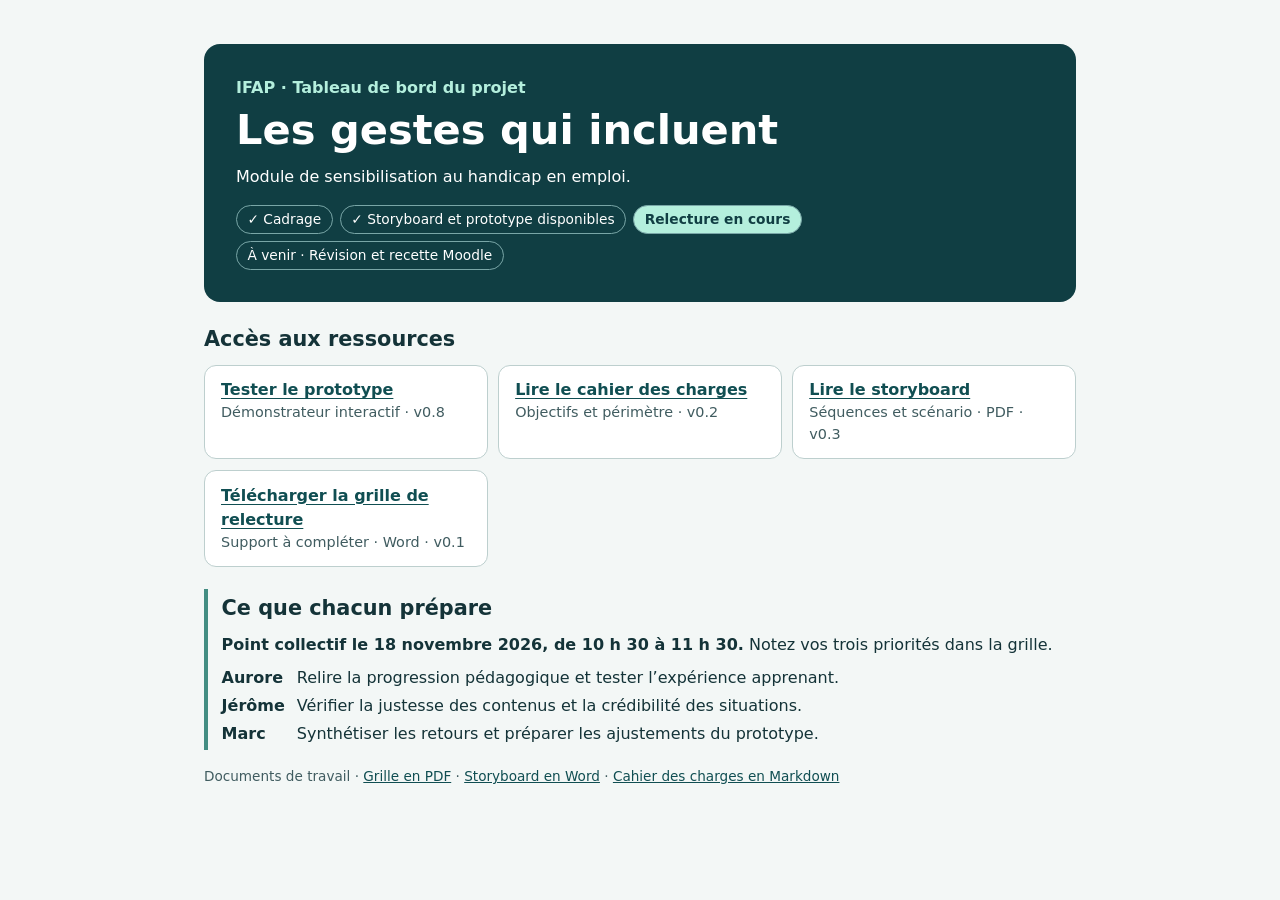
==== commit e8015f05: "Indiquer la v0.8 dans le tableau de bord" ====
--- a/pilotage/index.html
+++ b/pilotage/index.html
@@ -23,7 +23,7 @@
 <section id="ressources" aria-labelledby="resources-title">
 <h2 id="resources-title">Accès aux ressources</h2>
 <div class="grid">
-<a class="card" href="prototype/index.html"><strong>Tester le prototype</strong><span>Démonstrateur interactif · v0.7</span></a>
+<a class="card" href="prototype/index.html"><strong>Tester le prototype</strong><span>Démonstrateur interactif · v0.8</span></a>
 <a class="card" href="cahier-des-charges.html"><strong>Lire le cahier des charges</strong><span>Objectifs et périmètre · v0.2</span></a>
 <a class="card" href="documents/storyboard-v0.3.pdf"><strong>Lire le storyboard</strong><span>Séquences et scénario · PDF · v0.3</span></a>
 <a class="card" href="documents/grille-v0.1.docx" download><strong>Télécharger la grille de relecture</strong><span>Support à compléter · Word · v0.1</span></a>
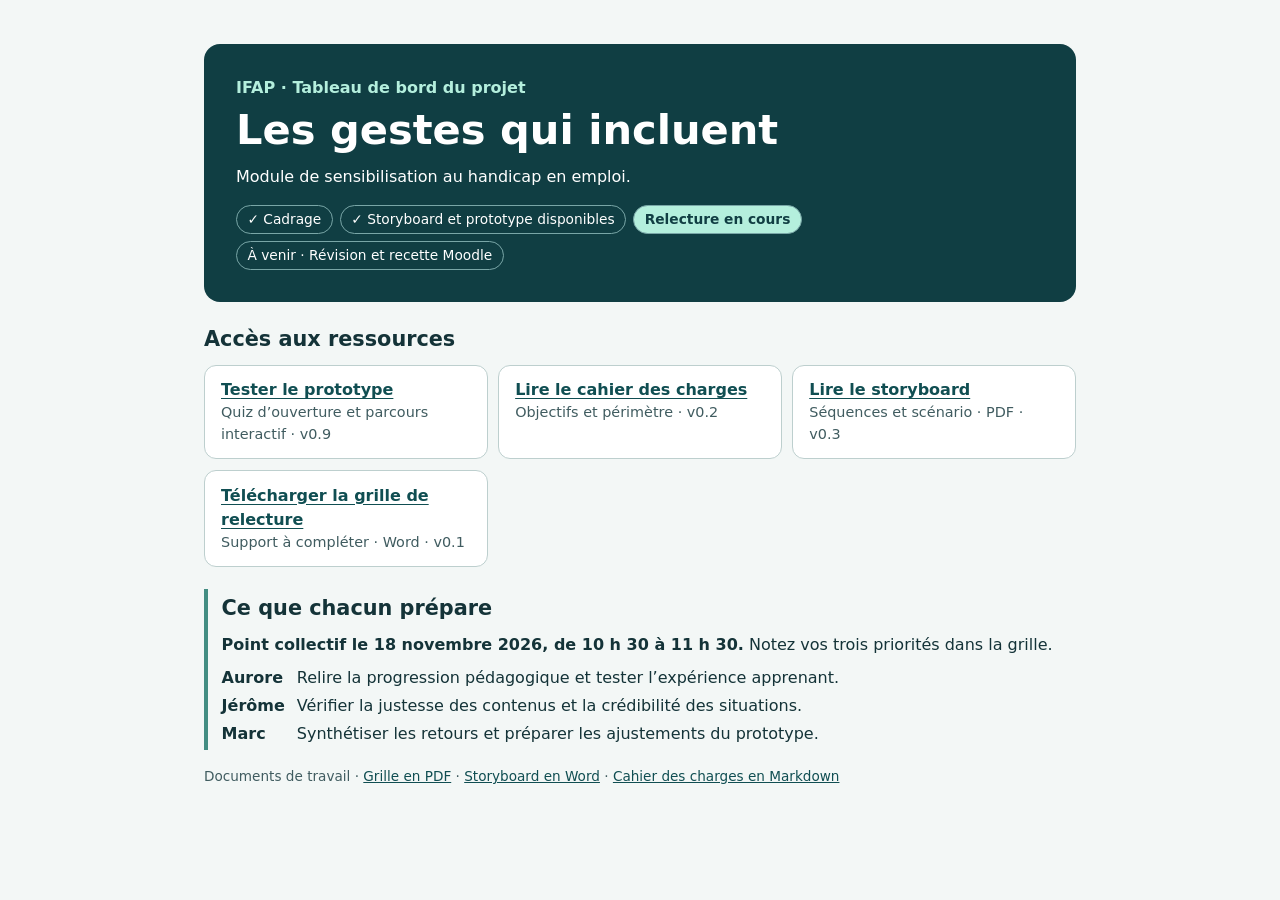
==== commit f6eff51c: "Actualiser le tableau de bord vers le prototype v0.9" ====
--- a/pilotage/index.html
+++ b/pilotage/index.html
@@ -23,7 +23,7 @@
 <section id="ressources" aria-labelledby="resources-title">
 <h2 id="resources-title">Accès aux ressources</h2>
 <div class="grid">
-<a class="card" href="prototype/index.html"><strong>Tester le prototype</strong><span>Démonstrateur interactif · v0.8</span></a>
+<a class="card" href="prototype/index.html"><strong>Tester le prototype</strong><span>Quiz d’ouverture et parcours interactif · v0.9</span></a>
 <a class="card" href="cahier-des-charges.html"><strong>Lire le cahier des charges</strong><span>Objectifs et périmètre · v0.2</span></a>
 <a class="card" href="documents/storyboard-v0.3.pdf"><strong>Lire le storyboard</strong><span>Séquences et scénario · PDF · v0.3</span></a>
 <a class="card" href="documents/grille-v0.1.docx" download><strong>Télécharger la grille de relecture</strong><span>Support à compléter · Word · v0.1</span></a>
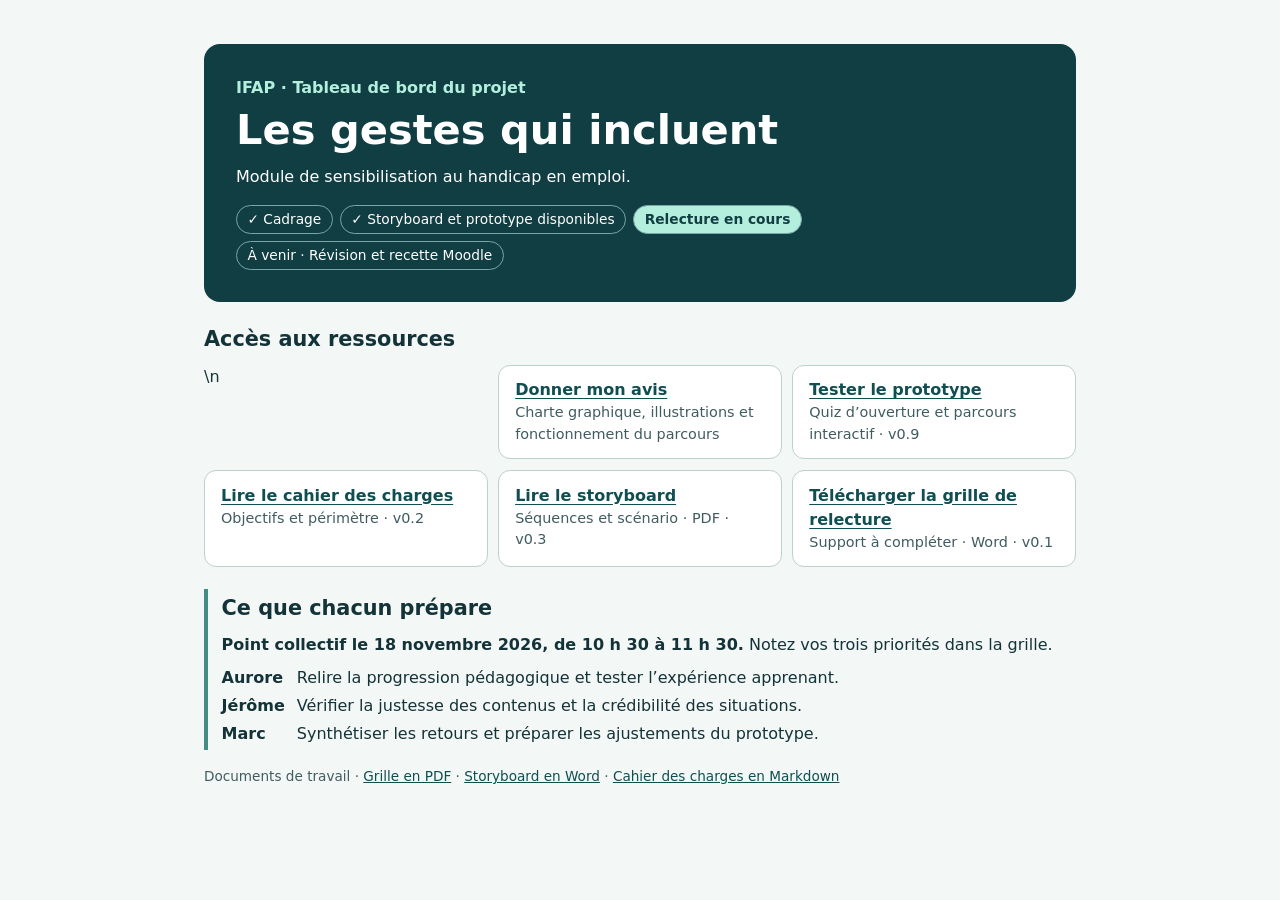
==== commit 3c815e9c: "Donner accès à la consultation de l’équipe depuis le tableau de bord" ====
--- a/pilotage/index.html
+++ b/pilotage/index.html
@@ -22,7 +22,7 @@
 </header>
 <section id="ressources" aria-labelledby="resources-title">
 <h2 id="resources-title">Accès aux ressources</h2>
-<div class="grid">
+<div class="grid">\n<a class="card" href="consultation/"><strong>Donner mon avis</strong><span>Charte graphique, illustrations et fonctionnement du parcours</span></a>
 <a class="card" href="prototype/index.html"><strong>Tester le prototype</strong><span>Quiz d’ouverture et parcours interactif · v0.9</span></a>
 <a class="card" href="cahier-des-charges.html"><strong>Lire le cahier des charges</strong><span>Objectifs et périmètre · v0.2</span></a>
 <a class="card" href="documents/storyboard-v0.3.pdf"><strong>Lire le storyboard</strong><span>Séquences et scénario · PDF · v0.3</span></a>
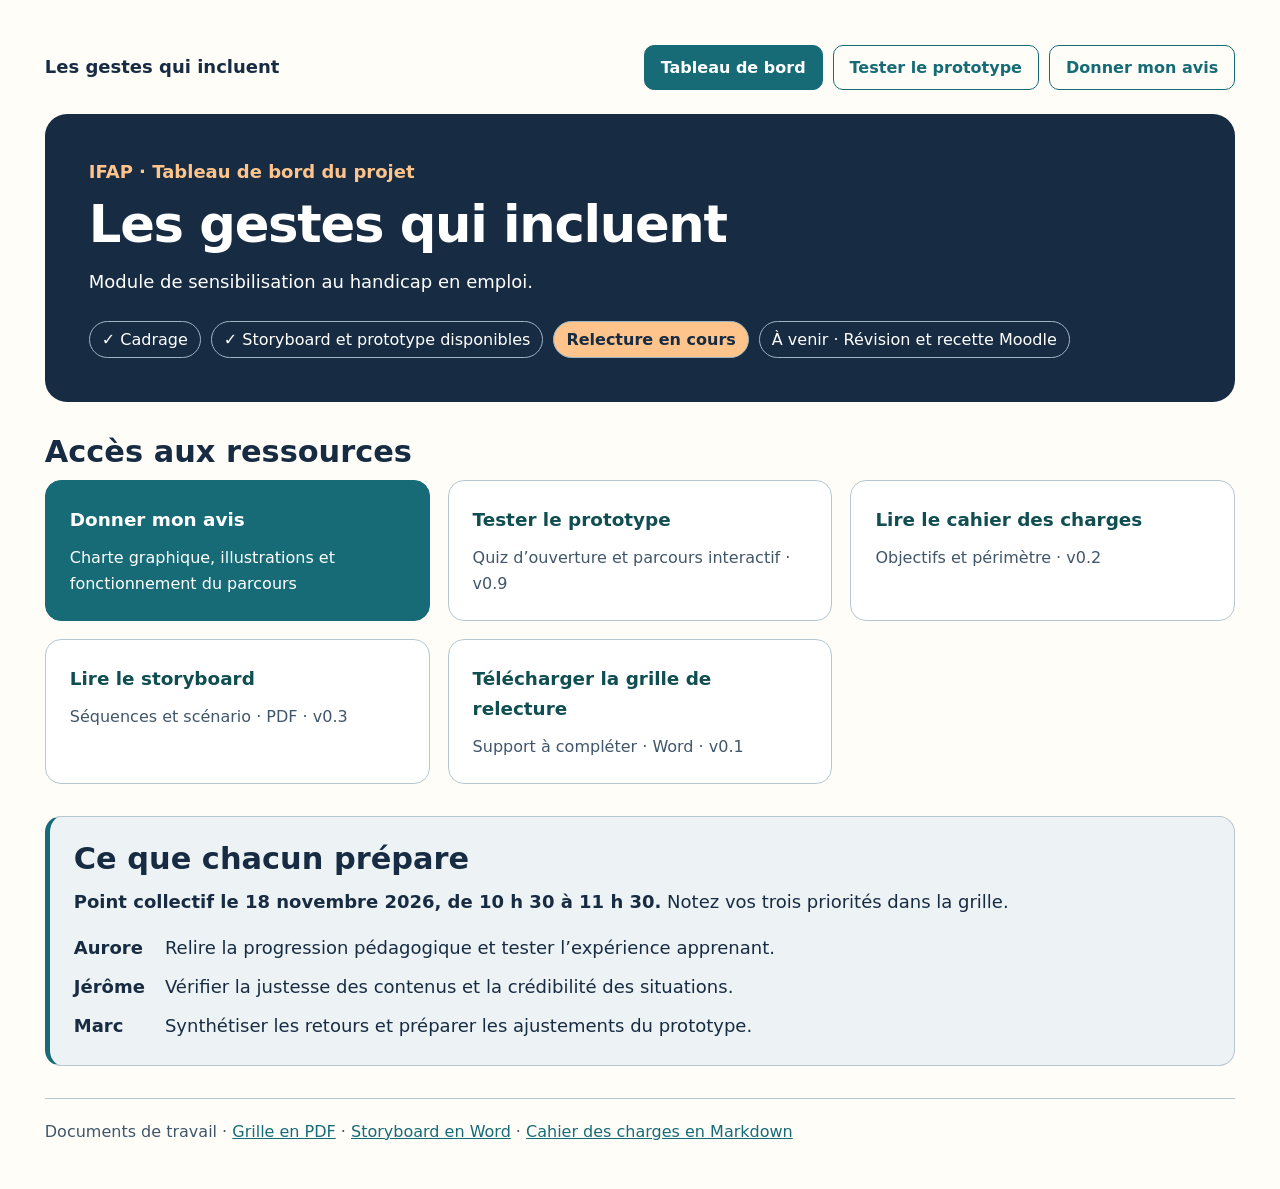
==== commit 1d49d9db: "Harmoniser la présentation et la navigation du projet" ====
--- a/pilotage/index.html
+++ b/pilotage/index.html
@@ -9,9 +9,9 @@
 <style>
 *{box-sizing:border-box}body{margin:0;background:#f3f7f6;color:#143338;font:1rem/1.5 system-ui,sans-serif}main{max-width:960px;margin:auto;padding:clamp(1rem,4vw,2.75rem)}header{background:#103e43;color:#fff;border-radius:1rem;padding:clamp(1.25rem,4vw,2rem)}h1,h2,p,ol,dl,dd{margin:0}h1{font-size:clamp(1.7rem,4vw,2.6rem);line-height:1.1;margin:.45rem 0 .75rem}h2{font-size:1.3rem;margin-bottom:.6rem}.label{color:#b4efdd;font-weight:700}.steps{list-style:none;padding:0;display:flex;flex-wrap:wrap;gap:.45rem;margin-top:1rem}.steps li{border:1px solid #79a6a7;border-radius:2rem;padding:.2rem .65rem;font-size:.86rem}.steps [aria-current]{background:#b4efdd;color:#103e43;font-weight:700}section{margin-top:1.35rem}.grid{display:grid;grid-template-columns:repeat(auto-fit,minmax(min(100%,230px),1fr));gap:.65rem}.card{display:block;background:#fff;border:1px solid #bdcfce;border-radius:.75rem;padding:.8rem 1rem;color:#104e52;text-decoration:none}.card:hover{border-color:#104e52;background:#e6f5ef}.card span{display:block;color:#405c60;font-size:.9rem}.card strong{text-decoration:underline;text-underline-offset:.2em}a:focus-visible{outline:3px solid #a24405;outline-offset:3px}.review{border-left:4px solid #438d82;padding:.25rem 0 .25rem .85rem}.review dl{display:grid;grid-template-columns:max-content 1fr;gap:.25rem .75rem;margin-top:.55rem}.review dt{font-weight:700}footer{margin-top:1rem;color:#405c60;font-size:.85rem}a{color:#104e52}
 </style>
-</head>
-<body>
-<main>
+<link rel="stylesheet" href="./theme.css"></head>
+<body class="project-dash">
+<main><nav class="project-nav" aria-label="Navigation du projet"><a href="./">Les gestes qui incluent</a><div><a href="./" aria-current="page">Tableau de bord</a><a href="./prototype/">Tester le prototype</a><a href="./consultation/">Donner mon avis</a></div></nav>
 <header id="accueil">
 <p class="label">IFAP · Tableau de bord du projet</p>
 <h1>Les gestes qui incluent</h1>
@@ -22,7 +22,8 @@
 </header>
 <section id="ressources" aria-labelledby="resources-title">
 <h2 id="resources-title">Accès aux ressources</h2>
-<div class="grid">\n<a class="card" href="consultation/"><strong>Donner mon avis</strong><span>Charte graphique, illustrations et fonctionnement du parcours</span></a>
+<div class="grid">
+<a class="card primary" href="consultation/"><strong>Donner mon avis</strong><span>Charte graphique, illustrations et fonctionnement du parcours</span></a>
 <a class="card" href="prototype/index.html"><strong>Tester le prototype</strong><span>Quiz d’ouverture et parcours interactif · v0.9</span></a>
 <a class="card" href="cahier-des-charges.html"><strong>Lire le cahier des charges</strong><span>Objectifs et périmètre · v0.2</span></a>
 <a class="card" href="documents/storyboard-v0.3.pdf"><strong>Lire le storyboard</strong><span>Séquences et scénario · PDF · v0.3</span></a>
--- a/pilotage/theme.css
+++ b/pilotage/theme.css
@@ -0,0 +1,38 @@
+/* Charte commune du projet — bleu nuit, blanc chaud, turquoise, abricot. */
+:root{--project-navy:#172c42;--project-paper:#fffdf8;--project-teal:#166b77;--project-apricot:#ffc48c;--project-ink:#172c42;--project-muted:#40566a;--project-line:#b5c7cf;--canvas:#fffdf8;--surface:#fffdf8;--ink:#172c42;--brand:#166b77}
+html{scroll-behavior:smooth}
+body{background:var(--project-paper);color:var(--project-ink);font-family:'Segoe UI',system-ui,sans-serif;font-size:18px;line-height:1.6}
+body>main{width:100%;max-width:1500px;margin:auto;padding:clamp(20px,3.5vw,52px)}
+h1,h2,h3{font-family:inherit;line-height:1.2}h1{font-size:clamp(2rem,4vw,3.2rem);letter-spacing:-.025em}h2{font-size:clamp(1.35rem,2.4vw,1.9rem)}
+a{color:var(--project-teal)}button,input,textarea{font:inherit}
+:where(a,button,input,textarea,summary):focus-visible{outline:3px solid #9b3d00;outline-offset:4px}
+.project-nav{display:flex;justify-content:space-between;align-items:center;gap:16px;flex-wrap:wrap;margin:0 0 24px}
+.project-nav>a{font-weight:750;text-decoration:none;color:var(--project-navy)}
+.project-nav div{display:flex;gap:10px;flex-wrap:wrap}
+.project-nav div a{display:inline-block;padding:9px 16px;border:1px solid var(--project-teal);border-radius:10px;text-decoration:none;font-size:1rem;font-weight:650}
+.project-nav div a[aria-current=page]{background:var(--project-teal);color:#fff}
+header#accueil,body.project-consult header{background:var(--project-navy);color:#fff;border-radius:22px;padding:clamp(24px,4vw,44px)}
+header#accueil .label{color:#ffc48c}
+.steps{gap:10px;margin-top:24px}.steps li{padding:5px 12px;font-size:1rem;border-color:#9bb5c5}.steps [aria-current]{background:#ffc48c;color:#172c42}
+body.project-dash .grid{grid-template-columns:repeat(3,minmax(0,1fr));gap:18px}
+body.project-dash section{margin-top:32px}
+body.project-dash .card{padding:24px;border:1px solid var(--project-line);border-radius:16px;background:#fff;text-decoration:none;min-height:135px}
+body.project-dash .card strong{font-size:1.15rem;text-decoration:none}
+body.project-dash .card span{margin-top:10px;font-size:1rem;color:var(--project-muted)}
+body.project-dash .card:hover{background:#e8f3f3;border-color:var(--project-teal)}
+body.project-dash .card.primary{background:var(--project-teal);color:#fff;border-color:var(--project-teal)}
+body.project-dash .card.primary span{color:#fff}
+body.project-dash .review{border:1px solid var(--project-line);border-left:5px solid var(--project-teal);border-radius:16px;padding:24px;background:#edf3f5}
+body.project-dash .review dl{margin-top:18px;gap:10px 20px}
+footer{border-top:1px solid var(--project-line);padding-top:20px;margin-top:32px;font-size:1rem;color:var(--project-muted)}
+body.project-consult fieldset{background:#edf3f5;border-color:var(--project-line);border-radius:18px}
+body.project-consult .option{border-radius:14px}
+body.project-consult .test-button,body.project-consult button[type=submit]{background:var(--project-teal);color:white}
+body.project-consult .note{background:#fff0df;border-left:4px solid #a44a16}
+body.project-consult main{max-width:1500px}
+body.project-proto .project-nav{background:#fffdf8;padding:16px 24px;margin:0}
+body.project-proto .project-nav>a{font-size:1rem}
+body.project-proto .project-nav div a{font-size:.9rem}
+@media(max-width:850px){body.project-dash .grid{grid-template-columns:repeat(2,minmax(0,1fr))}}
+@media(max-width:550px){body.project-dash .grid{grid-template-columns:1fr}.project-nav{align-items:flex-start;flex-direction:column}.project-nav div{width:100%}.project-nav div a{flex:1;text-align:center}}
+@media(prefers-reduced-motion:reduce){html{scroll-behavior:auto}}
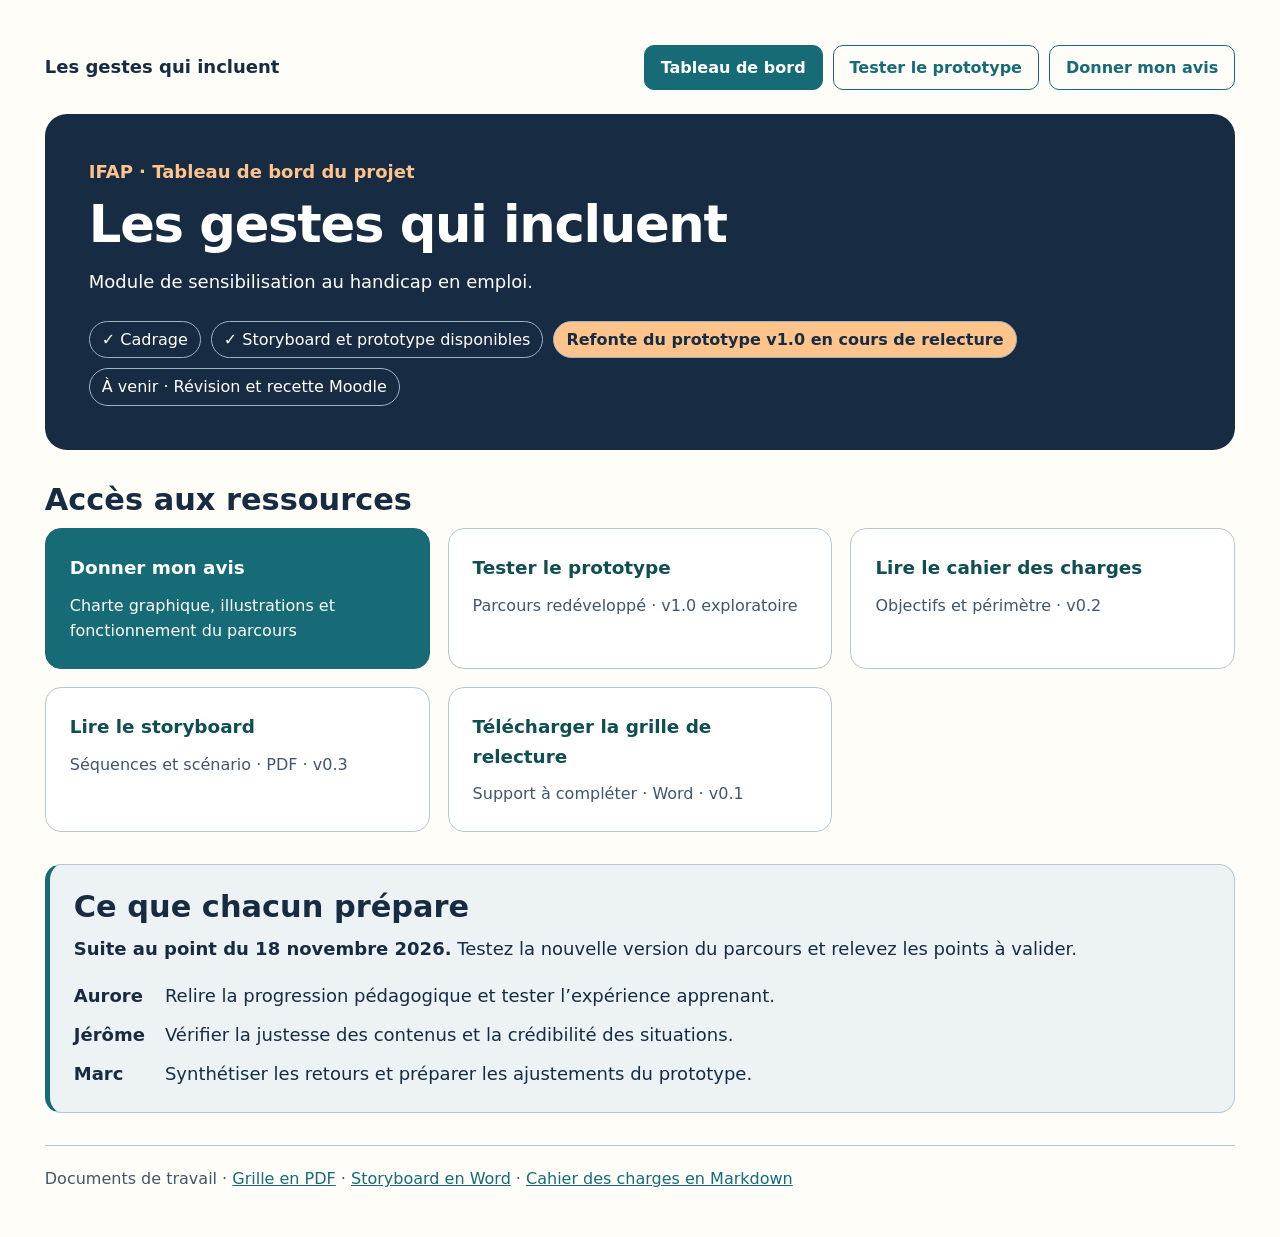
==== commit 9bf85196: "Orienter le tableau de bord vers le prototype handicap v1.0" ====
--- a/pilotage/index.html
+++ b/pilotage/index.html
@@ -11,20 +11,20 @@
 </style>
 <link rel="stylesheet" href="./theme.css"></head>
 <body class="project-dash">
-<main><nav class="project-nav" aria-label="Navigation du projet"><a href="./">Les gestes qui incluent</a><div><a href="./" aria-current="page">Tableau de bord</a><a href="./prototype/">Tester le prototype</a><a href="./consultation/">Donner mon avis</a></div></nav>
+<main><nav class="project-nav" aria-label="Navigation du projet"><a href="./">Les gestes qui incluent</a><div><a href="./" aria-current="page">Tableau de bord</a><a href="./prototype-v1/">Tester le prototype</a><a href="./consultation/">Donner mon avis</a></div></nav>
 <header id="accueil">
 <p class="label">IFAP · Tableau de bord du projet</p>
 <h1>Les gestes qui incluent</h1>
 <p>Module de sensibilisation au handicap en emploi.</p>
 <ol class="steps" id="phases" aria-label="Avancement du projet">
-<li>✓ Cadrage</li><li>✓ Storyboard et prototype disponibles</li><li aria-current="step">Relecture en cours</li><li>À venir · Révision et recette Moodle</li>
+<li>✓ Cadrage</li><li>✓ Storyboard et prototype disponibles</li><li aria-current="step">Refonte du prototype v1.0 en cours de relecture</li><li>À venir · Révision et recette Moodle</li>
 </ol>
 </header>
 <section id="ressources" aria-labelledby="resources-title">
 <h2 id="resources-title">Accès aux ressources</h2>
 <div class="grid">
 <a class="card primary" href="consultation/"><strong>Donner mon avis</strong><span>Charte graphique, illustrations et fonctionnement du parcours</span></a>
-<a class="card" href="prototype/index.html"><strong>Tester le prototype</strong><span>Quiz d’ouverture et parcours interactif · v0.9</span></a>
+<a class="card" href="prototype-v1/index.html"><strong>Tester le prototype</strong><span>Parcours redéveloppé · v1.0 exploratoire</span></a>
 <a class="card" href="cahier-des-charges.html"><strong>Lire le cahier des charges</strong><span>Objectifs et périmètre · v0.2</span></a>
 <a class="card" href="documents/storyboard-v0.3.pdf"><strong>Lire le storyboard</strong><span>Séquences et scénario · PDF · v0.3</span></a>
 <a class="card" href="documents/grille-v0.1.docx" download><strong>Télécharger la grille de relecture</strong><span>Support à compléter · Word · v0.1</span></a>
@@ -32,7 +32,7 @@
 </section>
 <section class="review" id="roles" aria-labelledby="review-title">
 <h2 id="review-title">Ce que chacun prépare</h2>
-<p id="prochain"><strong>Point collectif le 18 novembre 2026, de 10 h 30 à 11 h 30.</strong> Notez vos trois priorités dans la grille.</p>
+<p id="prochain"><strong>Suite au point du 18 novembre 2026.</strong> Testez la nouvelle version du parcours et relevez les points à valider.</p>
 <dl>
 <dt>Aurore</dt><dd>Relire la progression pédagogique et tester l’expérience apprenant.</dd>
 <dt>Jérôme</dt><dd>Vérifier la justesse des contenus et la crédibilité des situations.</dd>
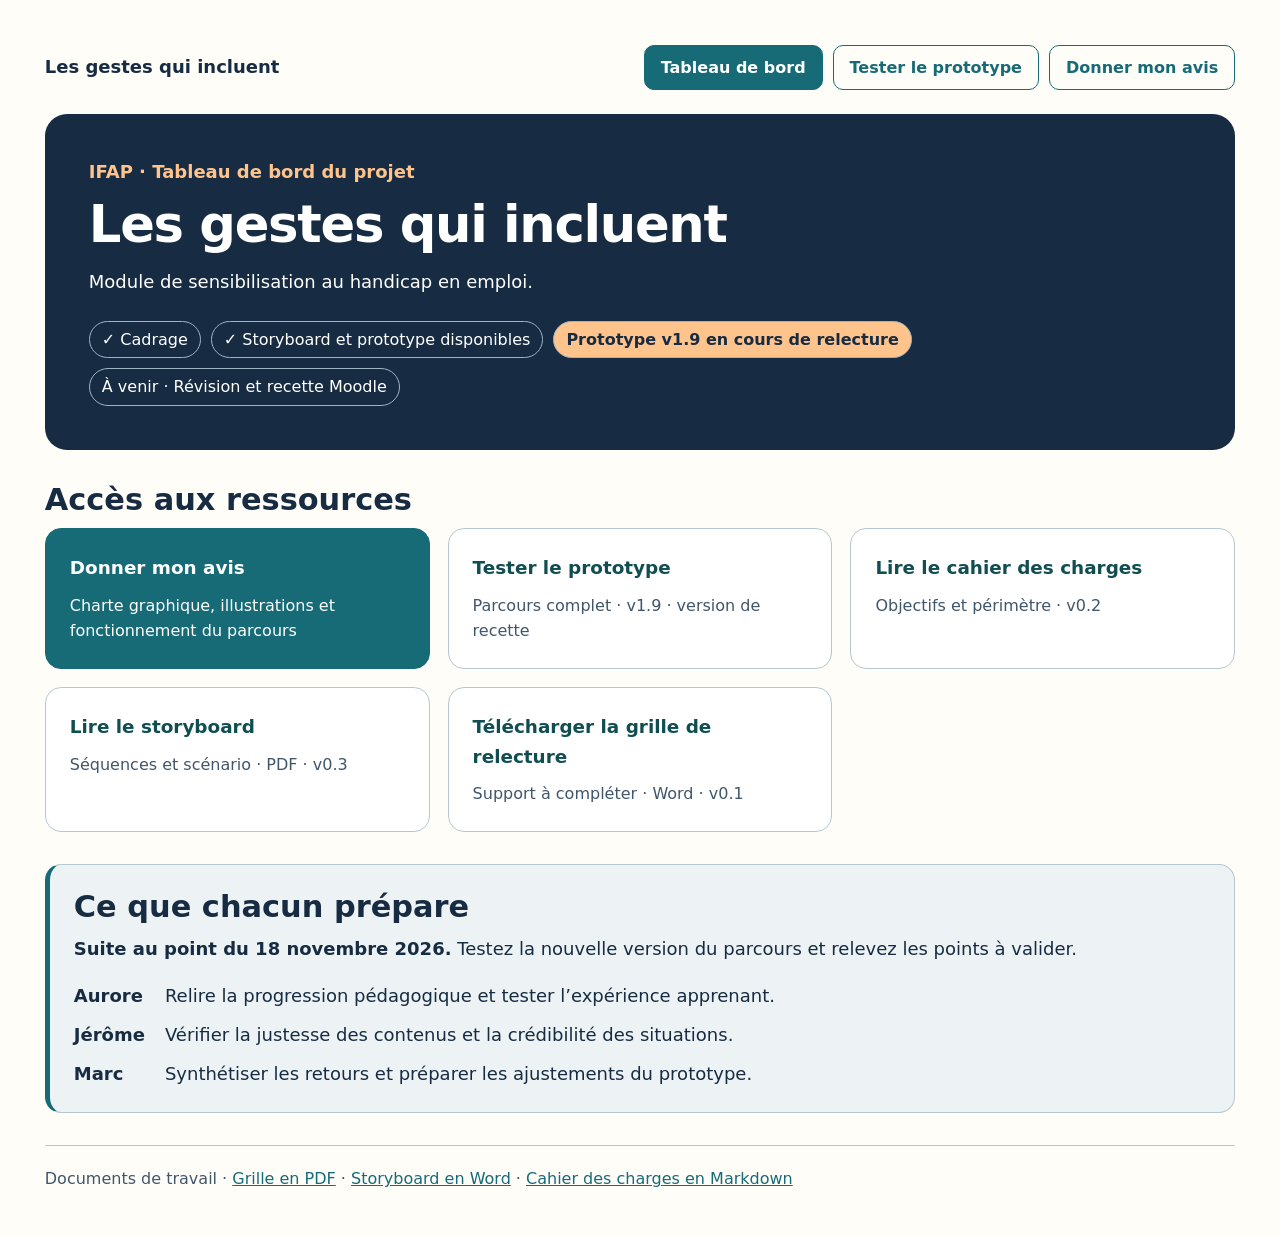
==== commit c73b566a: "Remplacer le prototype par la V1.9 (tris, évaluation à 80 %, logo IFAP, audio MP3) Co-Authored-By: C" ====
--- a/pilotage/index.html
+++ b/pilotage/index.html
@@ -17,14 +17,14 @@
 <h1>Les gestes qui incluent</h1>
 <p>Module de sensibilisation au handicap en emploi.</p>
 <ol class="steps" id="phases" aria-label="Avancement du projet">
-<li>✓ Cadrage</li><li>✓ Storyboard et prototype disponibles</li><li aria-current="step">Refonte du prototype v1.0 en cours de relecture</li><li>À venir · Révision et recette Moodle</li>
+<li>✓ Cadrage</li><li>✓ Storyboard et prototype disponibles</li><li aria-current="step">Prototype v1.9 en cours de relecture</li><li>À venir · Révision et recette Moodle</li>
 </ol>
 </header>
 <section id="ressources" aria-labelledby="resources-title">
 <h2 id="resources-title">Accès aux ressources</h2>
 <div class="grid">
 <a class="card primary" href="consultation/"><strong>Donner mon avis</strong><span>Charte graphique, illustrations et fonctionnement du parcours</span></a>
-<a class="card" href="prototype-v1/index.html"><strong>Tester le prototype</strong><span>Parcours redéveloppé · v1.0 exploratoire</span></a>
+<a class="card" href="prototype-v1/index.html"><strong>Tester le prototype</strong><span>Parcours complet · v1.9 · version de recette</span></a>
 <a class="card" href="cahier-des-charges.html"><strong>Lire le cahier des charges</strong><span>Objectifs et périmètre · v0.2</span></a>
 <a class="card" href="documents/storyboard-v0.3.pdf"><strong>Lire le storyboard</strong><span>Séquences et scénario · PDF · v0.3</span></a>
 <a class="card" href="documents/grille-v0.1.docx" download><strong>Télécharger la grille de relecture</strong><span>Support à compléter · Word · v0.1</span></a>
